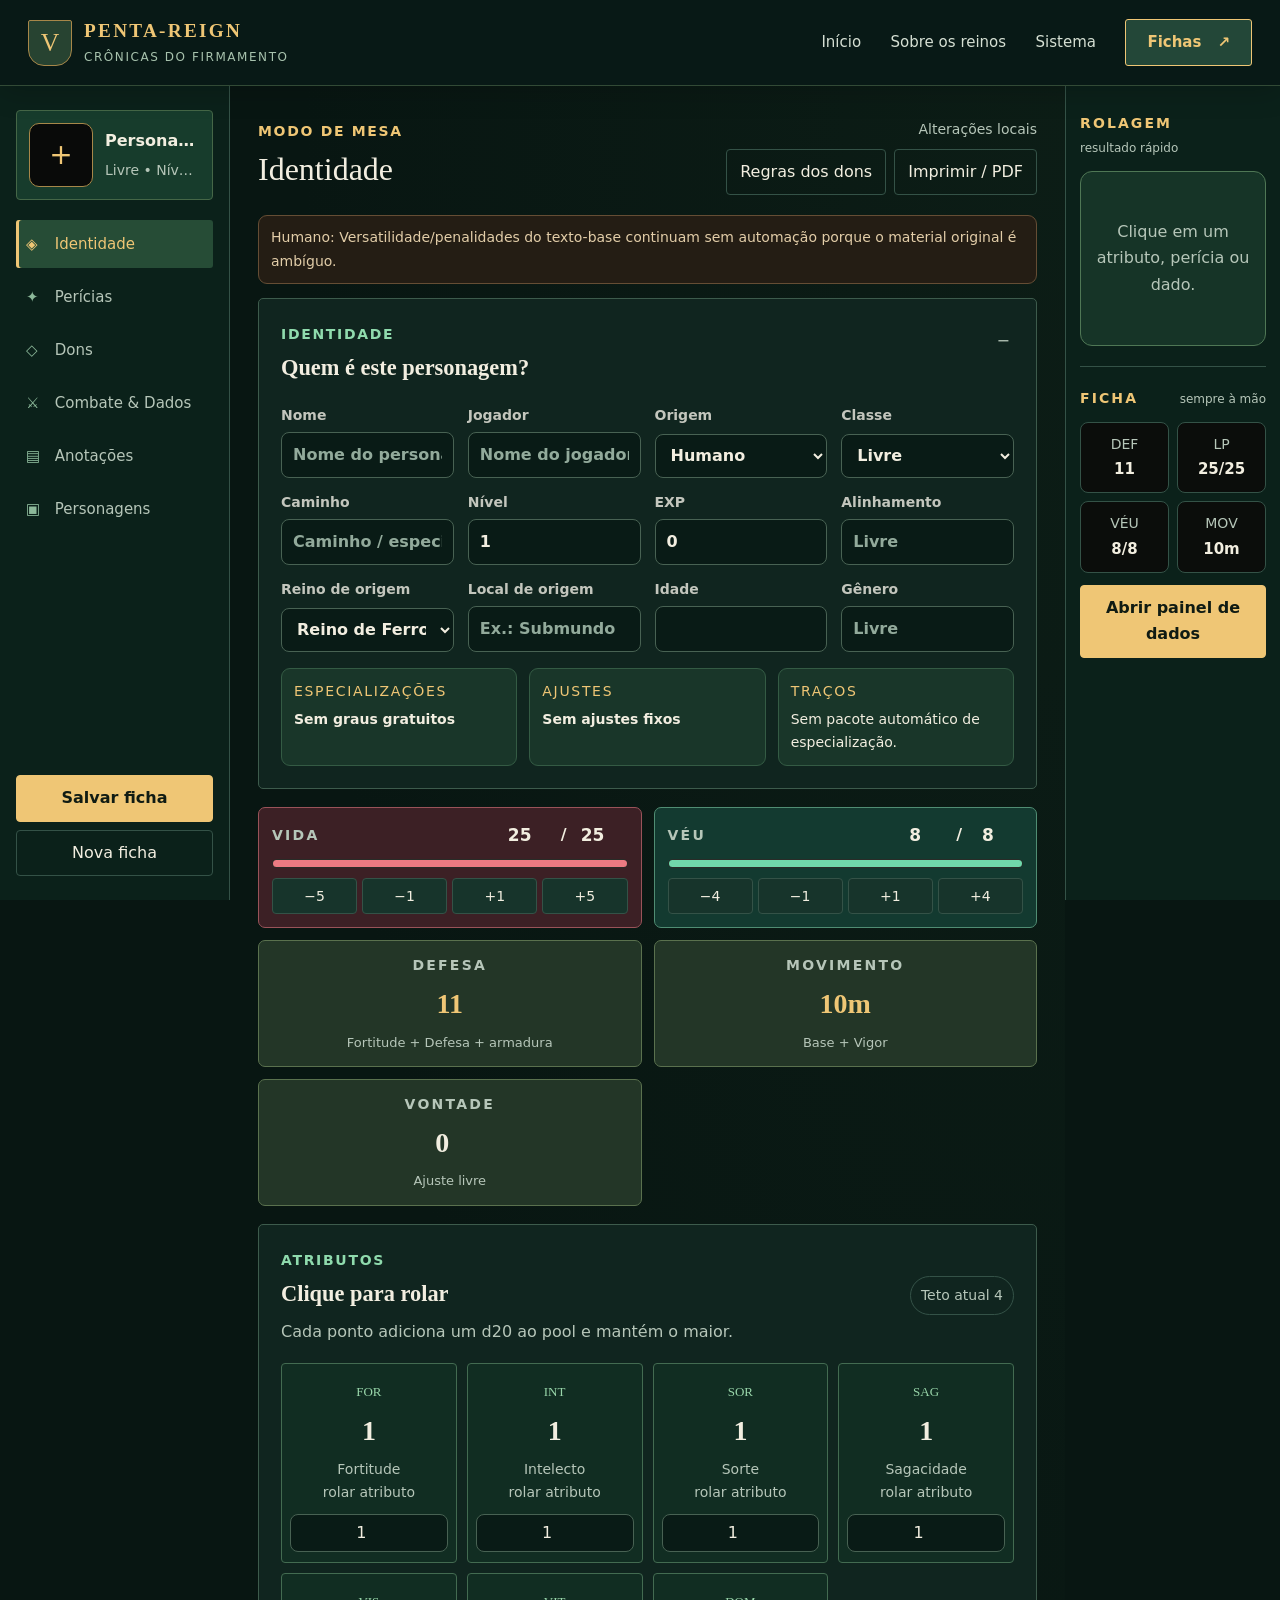
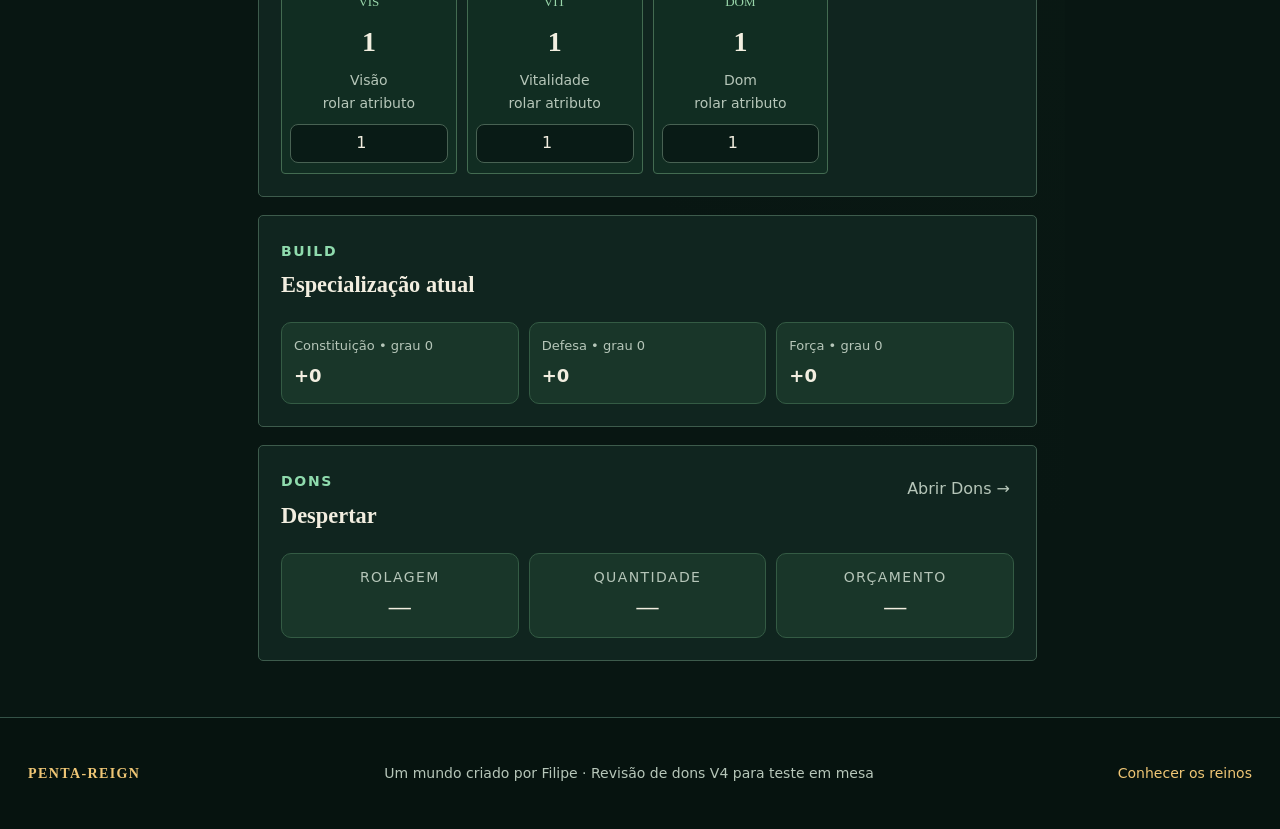
==== fichas.html @ 970ae4e7 "Atualiza Penta-Reign com fichas separadas e identidade de fantasia sombria Separa apresentação e fic" ====
<!DOCTYPE html>
<html lang="pt-BR" class="sheet-document">
<head>
  <meta charset="UTF-8">
  <meta name="viewport" content="width=device-width, initial-scale=1.0">
  <meta name="theme-color" content="#091b17">
  <title>Fichas | Penta-Reign</title>
  <meta name="description" content="Crie e gerencie personagens de Penta-Reign. Identidade, perícias, técnicas de dom, rolagens e fichas salvas.">
  <link rel="stylesheet" href="css/styles.css">
  <link rel="stylesheet" href="css/v4.css">
  <link rel="stylesheet" href="css/penta-reign.css">
</head>
<body class="character-page">
  <a class="skip-link" href="#conteudo">Ir para a ficha</a>
  <header class="site-header">
    <a class="site-brand" href="index.html#inicio" aria-label="Penta-Reign, início">
      <span class="brand-mark" aria-hidden="true">V</span>
      <strong>PENTA-REIGN<small>CRÔNICAS DO FIRMAMENTO</small></strong>
    </a>
    <nav class="main-nav" aria-label="Navegação principal">
      <a href="index.html#inicio" data-section="inicio">Início</a>
      <a href="index.html#universo" data-section="universo">Sobre os reinos</a>
      <a href="index.html#sistema" data-section="sistema">Sistema</a>
      <a class="nav-cta active" href="fichas.html" aria-current="page">Fichas <span aria-hidden="true">↗</span></a>
    </nav>
  </header>
  <noscript><p class="no-script">Ative o JavaScript para criar, rolar e salvar suas fichas.</p></noscript>
  <div class="app-shell" id="ficha">
    <aside class="sidebar">

      <section class="profile-mini">
        <button class="portrait" id="portraitButton" type="button" title="Alterar retrato">
          <img id="portraitImage" alt="Retrato do personagem" hidden>
          <span id="portraitFallback">+</span>
        </button>
        <input id="portraitInput" type="file" accept="image/*" hidden>
        <div class="profile-mini-copy"><strong id="miniName">Personagem sem nome</strong><span id="miniClass">Livre • Nível 1</span></div>
      </section>

      <nav class="side-nav" aria-label="Seções da ficha" role="tablist" aria-orientation="vertical">
        <button class="side-nav-btn active" type="button" id="tab-overview" role="tab" aria-controls="overview" aria-selected="true" tabindex="0" data-view="overview"><span>◈</span> Identidade</button>
        <button class="side-nav-btn" type="button" id="tab-skills" role="tab" aria-controls="skills" aria-selected="false" tabindex="-1" data-view="skills"><span>✦</span> Perícias</button>
        <button class="side-nav-btn" type="button" id="tab-gifts" role="tab" aria-controls="gifts" aria-selected="false" tabindex="-1" data-view="gifts"><span>◇</span> Dons</button>
        <button class="side-nav-btn" type="button" id="tab-combat" role="tab" aria-controls="combat" aria-selected="false" tabindex="-1" data-view="combat"><span>⚔</span> Combate & Dados</button>
        <button class="side-nav-btn" type="button" id="tab-content" role="tab" aria-controls="content" aria-selected="false" tabindex="-1" data-view="content"><span>▤</span> Anotações</button>
        <button class="side-nav-btn" type="button" id="tab-library" role="tab" aria-controls="library" aria-selected="false" tabindex="-1" data-view="library"><span>▣</span> Personagens</button>
      </nav>

      <div class="sidebar-actions">
        <button id="saveCharacter" class="primary" type="button">Salvar ficha</button>
        <button id="newCharacter" class="ghost" type="button">Nova ficha</button>
      </div>
    </aside>

    <main class="workspace" id="conteudo">
      <header class="workspace-head">
        <div><span class="eyebrow">MODO DE MESA</span><h1 id="viewTitle">Identidade</h1></div>
        <div class="head-actions"><span id="saveState" class="save-state">Alterações locais</span><button class="ghost" type="button" data-open-rules>Regras dos dons</button><button id="printSheet" class="ghost" type="button">Imprimir / PDF</button></div>
      </header>

      <div id="warnings" class="warnings" aria-live="polite"></div>

      <section id="overview" class="view active" role="tabpanel" aria-labelledby="tab-overview" tabindex="0">
        <section class="identity-panel panel">
          <div class="section-head"><div><span class="kicker">IDENTIDADE</span><h2>Quem é este personagem?</h2></div><button class="collapse-btn" type="button" data-collapse="identityBody" aria-expanded="true" aria-controls="identityBody" aria-label="Recolher ou expandir identidade">−</button></div>
          <div id="identityBody" class="identity-body">
            <div class="grid cols-4">
              <label>Nome<input id="name" placeholder="Nome do personagem"></label>
              <label>Jogador<input id="player" placeholder="Nome do jogador"></label>
              <label>Origem<select id="origin"></select></label>
              <label>Classe<select id="className"></select></label>
              <label>Caminho<input id="path" placeholder="Caminho / especialização"></label>
              <label>Nível<input id="level" type="number" min="1" max="10" value="1"></label>
              <label>EXP<input id="exp" type="number" min="0" value="0"></label>
              <label>Alinhamento<input id="alignment" placeholder="Livre"></label>
              <label>Reino de origem<select id="kingdom"></select></label>
              <label>Local de origem<input id="location" placeholder="Ex.: Submundo"></label>
              <label>Idade<input id="age" type="number" min="0"></label>
              <label>Gênero<input id="gender" placeholder="Livre"></label>
            </div>
            <div id="classSummary" class="class-summary"></div>
          </div>
        </section>

        <section class="resource-strip">
          <article class="resource-card life">
            <div class="resource-top"><span>VIDA</span><strong><input id="lpCurrent" aria-label="Vida atual" type="number" min="0" value="25"> / <input id="lpMax" aria-label="Vida máxima" type="number" min="1" value="25"></strong></div>
            <div class="bar"><i id="lpBar"></i></div>
            <div class="resource-actions"><button type="button" data-resource="lpCurrent" data-delta="-5">−5</button><button type="button" data-resource="lpCurrent" data-delta="-1">−1</button><button type="button" data-resource="lpCurrent" data-delta="1">+1</button><button type="button" data-resource="lpCurrent" data-delta="5">+5</button></div>
          </article>
          <article class="resource-card veil">
            <div class="resource-top"><span>VÉU</span><strong><input id="veilCurrent" aria-label="Véu atual" type="number" min="0"> / <input id="veilMax" aria-label="Véu máximo" type="number" readonly></strong></div>
            <div class="bar"><i id="veilBar"></i></div>
            <div class="resource-actions"><button type="button" data-resource="veilCurrent" data-delta="-4">−4</button><button type="button" data-resource="veilCurrent" data-delta="-1">−1</button><button type="button" data-resource="veilCurrent" data-delta="1">+1</button><button type="button" data-resource="veilCurrent" data-delta="4">+4</button></div>
          </article>
          <article class="derived-card"><span>DEFESA</span><strong id="defenseDisplay">11</strong><small>Fortitude + Defesa + armadura</small></article>
          <article class="derived-card"><span>MOVIMENTO</span><strong id="movementDisplay">10m</strong><small>Base + Vigor</small></article>
          <article class="derived-card"><span>VONTADE</span><strong><input id="will" aria-label="Pontos de Vontade" type="number" value="0"></strong><small>Ajuste livre</small></article>
        </section>

        <section class="panel attributes-panel">
          <div class="section-head split"><div><span class="kicker">ATRIBUTOS</span><h2>Clique para rolar</h2><p>Cada ponto adiciona um d20 ao pool e mantém o maior.</p></div><span id="attributeCounter" class="counter"></span></div>
          <div id="attributes" class="attribute-wheel"></div>
        </section>

        <div class="overview-grid">
          <section class="panel quick-panel">
            <div class="section-head"><div><span class="kicker">BUILD</span><h2>Especialização atual</h2></div></div>
            <div id="buildHighlights" class="build-highlights"></div>
          </section>
          <section class="panel quick-panel">
            <div class="section-head"><div><span class="kicker">DONS</span><h2>Despertar</h2></div><button type="button" class="link-button" data-jump="gifts">Abrir Dons →</button></div>
            <div class="gift-overview"><div><span>Rolagem</span><strong id="giftRollMini">—</strong></div><div><span>Quantidade</span><strong id="giftCountMini">—</strong></div><div><span>Orçamento</span><strong id="budgetMini">—</strong></div></div>
          </section>
        </div>
      </section>

      <section id="skills" class="view" role="tabpanel" aria-labelledby="tab-skills" tabindex="0" hidden>
        <section class="panel">
          <div class="section-head split"><div><span class="kicker">PERÍCIAS</span><h2>Treine e role sem sair da ficha</h2><p>Os graus investidos respeitam o limite do nível; graus de Classe acumulam por cima.</p></div><span id="skillCounter" class="counter"></span></div>
          <div class="legend"><span><i class="dot invested"></i> Investido</span><span><i class="dot class"></i> Classe</span><span><i class="dot total"></i> Bônus final</span></div>
          <div id="skillsContainer" class="skills-container"></div>
        </section>
      </section>

      <section id="gifts" class="view" role="tabpanel" aria-labelledby="tab-gifts" tabindex="0" hidden>
        <section class="panel gift-control">
          <div class="section-head split"><div><span class="kicker">DONS</span><h2>Despertar do personagem</h2><p>A rolagem define quantos Dons surgem e o orçamento mundano inicial.</p></div><button id="rollGifts" class="primary" type="button">Rolar d20</button></div>
          <div class="gift-roll-row"><label>Resultado<input id="giftRoll" type="number" min="1" max="20" placeholder="1–20"></label><div class="metric"><span>Dons</span><strong id="giftCount">—</strong></div><div class="metric"><span>Atributos</span><strong id="attributeBudget">—</strong></div><div class="metric"><span>Perícias</span><strong id="skillBudget">—</strong></div></div>
          <div class="gift-table-mini"><span><b>1–3</b> 0</span><span><b>4–14</b> 1</span><span><b>15–17</b> 2</span><span><b>18–19</b> 3</span><span><b>20</b> 4</span></div>
        </section>
        <div id="powerWorkbench" class="panel"></div><div id="giftsContainer" class="gifts-grid"></div>
      </section>

      <section id="combat" class="view" role="tabpanel" aria-labelledby="tab-combat" tabindex="0" hidden><section class="panel"><div class="section-head"><div><span class="kicker">ECONOMIA DE AÇÕES</span><h2>Seu turno, suas escolhas</h2></div></div><div id="turnTracker"></div><p class="help">O uso de técnicas desconta Véu e ações. Registre aqui as ações gastas fora do construtor. Alvos, resistência, duração e condições são acompanhados pela mesa.</p></section>
        <div class="combat-grid">
          <section class="panel">
            <div class="section-head"><div><span class="kicker">TESTE RÁPIDO</span><h2>Monte uma rolagem</h2></div></div>
            <div class="grid cols-2">
              <label>Atributo<select id="testAttribute"></select></label>
              <label>Perícia<select id="testSkill"></select></label>
              <label>Situação<select id="testEdge"><option value="0">Normal</option><option value="1">Vantagem (+1d20)</option><option value="-1">Desvantagem (−1d20)</option></select></label>
              <label>Bônus de combo<input id="testCombo" type="number" min="-6" max="6" value="0"></label>
              <label>Dificuldade / Defesa<input id="testTarget" type="number" min="1" value="15"></label>
              <label>Armadura<select id="armor"><option value="0">Nenhuma (+0)</option><option value="1">Leve (+1)</option><option value="2">Média (+2)</option><option value="3">Pesada (+3)</option></select></label>
            </div>
            <div id="testPreview" class="test-preview"></div>
            <button id="rollTest" class="primary wide" type="button">Rolar teste</button>
          </section>

          <section class="panel dice-tray">
            <div class="section-head"><div><span class="kicker">BANDEJA</span><h2>Dados de dano e efeitos</h2></div></div>
            <div class="dice-buttons"><button data-die="4">d4</button><button data-die="6">d6</button><button data-die="8">d8</button><button data-die="10">d10</button><button data-die="12">d12</button><button data-die="20">d20</button></div>
            <div class="derived-list"><div><span>Bônus de Mira</span><strong id="aimRange">+0m</strong></div><div><span>Alcance de Potência</span><strong id="powerRange">+0m</strong></div><div><span>Dano de Potência</span><strong id="powerDamage">+0</strong></div></div>
          </section>
        </div>
        <section class="panel history-panel"><div class="section-head split"><div><span class="kicker">HISTÓRICO</span><h2>Rolagens desta sessão</h2></div><button id="clearLog" class="ghost" type="button">Limpar</button></div><div id="rollHistory" class="roll-history"></div></section>
      </section>

      <section id="content" class="view" role="tabpanel" aria-labelledby="tab-content" tabindex="0" hidden>
        <section class="panel">
          <div class="section-head"><div><span class="kicker">CONTEÚDO</span><h2>O que o personagem carrega e sabe</h2></div></div>

          <details class="notes-detail" open><summary>Habilidades de classe, caminho e rituais</summary><div id="abilitiesPane" class="content-pane active"><label>Registros e habilidades do livro (consulta manual)<textarea id="abilities" rows="16" placeholder="Anote classe, caminho e rituais. Crie técnicas de Dom na seção Dons; anotações não acrescentam efeitos mecânicos a elas."></textarea></label></div>
          </details><details class="notes-detail"><summary>Inventário e equipamentos</summary><div id="inventoryPane" class="content-pane active"><label>Inventário / equipamentos<textarea id="inventory" rows="16" placeholder="Armas, armaduras, consumíveis, munição, focos..."></textarea></label></div>
          </details><details class="notes-detail"><summary>História e observações</summary><div id="storyPane" class="content-pane active"><div class="grid cols-2"><label>Traços / aparência<textarea id="traits" rows="12"></textarea></label><label>Observações<textarea id="notes" rows="12"></textarea></label></div></div></details>
        </section>
      </section>

      <section id="library" class="view" role="tabpanel" aria-labelledby="tab-library" tabindex="0" hidden>
        <section class="panel"><div class="section-head"><div><span class="kicker">PERSONAGENS</span><h2>Biblioteca local</h2><p>Seus personagens ficam neste navegador. Fichas V3 e V2 são copiadas na primeira abertura. Use JSON para levar a ficha a outro navegador ou endereço.</p></div></div><div class="library-tools"><button type="button" id="exportCharacter">Exportar ficha JSON</button><button type="button" id="importCharacter">Importar ficha JSON</button><input type="file" id="importInput" accept=".json,application/json" hidden></div><div id="savedCharacters" class="cards"></div></section>
      </section>

    </main>

    <aside class="roll-rail">
      <div class="rail-title"><span>ROLAGEM</span><small>resultado rápido</small></div>
      <div id="lastRoll" class="last-roll empty"><span>Clique em um atributo, perícia ou dado.</span></div>
      <div class="rail-divider"></div>
      <div class="rail-title"><span>FICHA</span><small>sempre à mão</small></div>
      <div class="rail-stats"><div><span>DEF</span><strong id="railDefense">11</strong></div><div><span>LP</span><strong id="railLP">25/25</strong></div><div><span>VÉU</span><strong id="railVeil">8/8</strong></div><div><span>MOV</span><strong id="railMove">10m</strong></div></div>
      <button class="primary wide" type="button" data-jump="combat">Abrir painel de dados</button>
    </aside>
  </div>

  <dialog id="rulesDialog" class="rules-dialog" aria-labelledby="rulesTitle">
    <div class="dialog-head">
      <div><span class="eyebrow">REFERÊNCIA DE MESA · V4</span><h2 id="rulesTitle">Dons com limites. Ideias livres.</h2></div>
      <button type="button" class="ghost" data-close-rules autofocus>Fechar</button>
    </div>
    <details class="rulebook" id="regras-dons" open><summary><span>Revisão de dons · V4 para teste em mesa</span><span>Consultar limites e exemplos +</span></summary><div id="powerRules"></div></details>
    <details class="rulebook"><summary>Regras da ficha e diferenças em relação ao livro +</summary><p class="rule-intro">Esta ficha mantém a escala reduzida da V3 para atributos, perícias, crítico e especializações. O livro contém valores diferentes e trechos em desenvolvimento. Os dons abaixo usam a revisão V4; classes, itens e rituais específicos continuam registrados para consulta e precisam ser compatibilizados pela mesa.</p><div id="rulesContent" class="rules-grid"></div></details>
  </dialog>
  <div id="sessionFeedback" role="status" aria-live="polite"></div>
  <footer class="site-footer">
    <a href="index.html#inicio">PENTA-REIGN</a>
    <p>Um mundo criado por Filipe · Revisão de dons V4 para teste em mesa</p>
    <a href="index.html#universo">Conhecer os reinos</a>
  </footer>
  <script src="js/data.js"></script>
  <script src="js/power-engine.js"></script>
  <script src="js/rules.js"></script>
  <script src="js/app.js"></script>
  <script src="js/powers-ui.js"></script>
  <script src="js/site.js"></script>
</body>
</html>
---- css/styles.css ----
:root{--bg:#0d0e0d;--panel:#151715;--panel2:#1a1d1a;--panel3:#20231f;--ink:#ece9df;--muted:#989d94;--line:#30352f;--gold:#c5a56b;--gold2:#806b48;--wine:#9d3535;--violet:#7950bd;--green:#638d68;--orange:#bd7433;--blue:#557f9c;--shadow:0 20px 50px rgba(0,0,0,.25)}
*{box-sizing:border-box}html{scroll-behavior:smooth}body{margin:0;background:radial-gradient(circle at 20% 0,#171811 0,transparent 30%),var(--bg);color:var(--ink);font-family:Inter,ui-sans-serif,system-ui,-apple-system,BlinkMacSystemFont,"Segoe UI",sans-serif;font-size:15px}button,input,select,textarea{font:inherit}button{color:inherit}.app-shell{display:grid;grid-template-columns:250px minmax(0,1fr) 230px;min-height:100vh}.sidebar{border-right:1px solid var(--line);padding:22px 18px;display:flex;flex-direction:column;gap:22px;background:#101210;position:sticky;top:0;height:100vh}.brand{display:flex;gap:12px;align-items:center}.brand-mark{display:grid;place-items:center;width:42px;height:42px;border:1px solid var(--gold2);border-radius:50%;font-family:Georgia,serif;color:var(--gold);font-weight:800}.brand strong{display:block;letter-spacing:.12em;font-family:Georgia,serif}.brand small{color:var(--muted)}.profile-mini{display:grid;grid-template-columns:64px 1fr;gap:12px;align-items:center;padding:12px;background:var(--panel);border:1px solid var(--line);border-radius:12px}.portrait{width:64px;height:64px;padding:0;border:1px solid var(--gold2);background:#090a09;border-radius:10px;overflow:hidden;cursor:pointer}.portrait img{width:100%;height:100%;object-fit:cover}.portrait span{font-size:28px;color:var(--gold)}.profile-mini-copy{min-width:0}.profile-mini-copy strong,.profile-mini-copy span{display:block;white-space:nowrap;overflow:hidden;text-overflow:ellipsis}.profile-mini-copy span{font-size:12px;color:var(--muted);margin-top:4px}.side-nav{display:grid;gap:5px}.side-nav-btn{border:0;background:transparent;text-align:left;padding:11px 12px;border-radius:8px;color:var(--muted);cursor:pointer}.side-nav-btn span{display:inline-block;width:24px;color:var(--gold2)}.side-nav-btn:hover,.side-nav-btn.active{background:var(--panel2);color:var(--ink)}.side-nav-btn.active{box-shadow:inset 2px 0 var(--gold)}.sidebar-actions{display:grid;gap:8px;margin-top:auto}.workspace{padding:26px 28px 60px;min-width:0}.workspace-head{display:flex;justify-content:space-between;align-items:end;gap:18px;margin-bottom:20px}.workspace-head h1{margin:3px 0 0;font-family:Georgia,serif;font-size:30px}.eyebrow,.kicker{font-size:11px;letter-spacing:.18em;color:var(--gold);font-weight:800}.head-actions{display:flex;gap:10px;align-items:center}.save-state{font-size:12px;color:var(--muted)}button{border:1px solid var(--line);background:var(--panel2);border-radius:8px;padding:9px 13px;cursor:pointer}button:hover{border-color:#555d53}.primary{background:linear-gradient(180deg,#9f8659,#806b48);border-color:#ad9363;color:#100f0c;font-weight:800}.ghost{background:transparent}.wide{width:100%}.view{display:none}.view.active{display:block}.panel{background:linear-gradient(180deg,var(--panel),#121412);border:1px solid var(--line);border-radius:14px;padding:20px;box-shadow:var(--shadow);margin-bottom:18px}.section-head{display:flex;justify-content:space-between;gap:18px;align-items:start;margin-bottom:18px}.section-head h2{font-family:Georgia,serif;margin:3px 0 0;font-size:21px}.section-head p{color:var(--muted);margin:6px 0 0;max-width:760px}.split{align-items:center}.collapse-btn,.link-button{background:transparent;border:0;color:var(--muted);padding:4px}.grid{display:grid;gap:14px}.cols-4{grid-template-columns:repeat(4,minmax(0,1fr))}.cols-2{grid-template-columns:repeat(2,minmax(0,1fr))}label{display:grid;gap:6px;color:#c3c6bd;font-size:12px;font-weight:700}input,select,textarea{width:100%;border:1px solid var(--line);background:#0c0e0c;color:var(--ink);padding:10px 11px;border-radius:8px;outline:none}input:focus,select:focus,textarea:focus{border-color:var(--gold2);box-shadow:0 0 0 2px rgba(197,165,107,.10)}textarea{resize:vertical;line-height:1.55}.class-summary{display:flex;gap:12px;flex-wrap:wrap;margin-top:16px}.class-summary>div{flex:1 1 210px;padding:11px 12px;border:1px solid var(--line);background:#0e100e;border-radius:9px}.class-summary span{display:block;font-size:10px;color:var(--gold);letter-spacing:.12em;text-transform:uppercase}.class-summary strong,.class-summary p{display:block;margin:5px 0 0;font-size:13px}.resource-strip{display:grid;grid-template-columns:1.4fr 1.4fr repeat(3,.8fr);gap:12px;margin-bottom:18px}.resource-card,.derived-card{border:1px solid var(--line);background:var(--panel);border-radius:12px;padding:13px}.resource-top{display:flex;justify-content:space-between;align-items:center}.resource-top>span,.derived-card>span{font-size:10px;font-weight:900;letter-spacing:.16em;color:var(--muted)}.resource-top strong{display:flex;align-items:center;gap:6px}.resource-top input{display:inline-block;width:54px;border:0;background:transparent;padding:0;text-align:center;font-weight:900;font-size:17px}.bar{height:9px;background:#070807;border:1px solid #292c28;border-radius:999px;overflow:hidden;margin:10px 0}.bar i{display:block;height:100%;width:100%;transition:width .2s}.life .bar i{background:var(--wine)}.veil .bar i{background:var(--violet)}.resource-actions{display:grid;grid-template-columns:repeat(4,1fr);gap:5px}.resource-actions button{padding:5px;font-size:11px}.derived-card{display:flex;flex-direction:column;justify-content:center;align-items:center;text-align:center}.derived-card strong{font-family:Georgia,serif;font-size:28px;margin:4px 0}.derived-card input{border:0;background:transparent;text-align:center;padding:0;font-family:Georgia,serif;font-size:28px}.derived-card small{color:var(--muted);font-size:10px}.attribute-wheel{display:grid;grid-template-columns:repeat(7,minmax(95px,1fr));gap:10px}.attribute-node{position:relative;border:1px solid var(--line);background:#0d0f0d;border-radius:50% 50% 12px 12px;padding:14px 8px 10px;text-align:center;min-height:140px}.attribute-node:hover{border-color:var(--gold2)}.attribute-roll{border:0;background:transparent;width:100%;padding:0;cursor:pointer}.attribute-rune{font-family:Georgia,serif;color:var(--gold);font-size:13px}.attribute-node strong{display:block;font-size:28px;font-family:Georgia,serif;margin:4px 0}.attribute-node small{display:block;color:var(--muted);min-height:28px}.attribute-node input{margin-top:8px;padding:5px;text-align:center}.counter{border:1px solid var(--line);border-radius:999px;padding:7px 10px;color:var(--muted);font-size:12px}.overview-grid{display:grid;grid-template-columns:1fr 1fr;gap:18px}.quick-panel{margin-bottom:0}.build-highlights{display:grid;grid-template-columns:repeat(3,1fr);gap:10px}.build-pill{padding:12px;border:1px solid var(--line);border-radius:10px;background:#0d0f0d}.build-pill span{display:block;color:var(--muted);font-size:10px}.build-pill strong{display:block;margin-top:5px}.gift-overview{display:grid;grid-template-columns:repeat(3,1fr);gap:10px}.gift-overview>div,.metric{padding:12px;background:#0d0f0d;border:1px solid var(--line);border-radius:10px;text-align:center}.gift-overview span,.metric span{display:block;font-size:10px;color:var(--muted);text-transform:uppercase;letter-spacing:.1em}.gift-overview strong,.metric strong{font-size:22px;font-family:Georgia,serif}.legend{display:flex;gap:18px;color:var(--muted);font-size:11px;margin-bottom:14px}.dot{display:inline-block;width:8px;height:8px;border-radius:50%;margin-right:5px}.dot.invested{background:var(--gold)}.dot.class{background:var(--blue)}.dot.total{background:var(--green)}.skills-container{display:grid;grid-template-columns:repeat(2,minmax(0,1fr));gap:14px}.skill-group{border:1px solid var(--line);border-radius:12px;overflow:hidden}.skill-group-title{padding:10px 12px;background:var(--panel2);display:flex;align-items:center;gap:8px}.skill-group-title span{color:var(--gold);font-weight:900}.skill-group-title h3{margin:0;font-size:14px}.skill-row{display:grid;grid-template-columns:minmax(140px,1fr) auto auto auto;align-items:center;gap:9px;padding:8px 10px;border-top:1px solid #252925}.skill-name button{border:0;background:transparent;padding:0;text-align:left;font-weight:800;color:var(--ink)}.skill-name small{display:block;color:var(--muted);margin-top:2px}.stepper{display:flex;gap:3px;align-items:center}.stepper button{padding:4px 7px}.stepper input{width:43px;padding:5px;text-align:center}.rank-display{text-align:center;font-size:11px;color:var(--muted)}.rank-display strong{display:block;color:var(--ink)}.bonus{font-size:16px;font-weight:900;min-width:42px;text-align:right;color:var(--green)}.bonus.negative{color:#cf7770}.gift-control{margin-bottom:14px}.gift-roll-row{display:grid;grid-template-columns:180px repeat(3,1fr);gap:12px}.gift-table-mini{display:flex;gap:8px;flex-wrap:wrap;margin-top:12px}.gift-table-mini span{font-size:11px;border:1px solid var(--line);padding:6px 9px;border-radius:999px;color:var(--muted)}.gifts-grid{display:grid;grid-template-columns:repeat(2,minmax(0,1fr));gap:14px}.gift-card{background:var(--panel);border:1px solid var(--line);border-radius:12px;padding:16px;display:grid;gap:12px}.gift-card-head{display:flex;justify-content:space-between;align-items:center}.gift-card-head strong{font-family:Georgia,serif}.gift-card-head span{font-size:11px;color:var(--gold)}.combat-grid{display:grid;grid-template-columns:1.25fr .75fr;gap:18px}.test-preview{display:grid;grid-template-columns:repeat(4,1fr);gap:8px;margin:14px 0}.test-preview>div{padding:10px;border:1px solid var(--line);background:#0d0f0d;border-radius:9px;text-align:center}.test-preview span{display:block;font-size:10px;color:var(--muted)}.test-preview strong{font-size:17px}.dice-buttons{display:grid;grid-template-columns:repeat(3,1fr);gap:9px}.dice-buttons button{min-height:58px;font-size:18px;font-family:Georgia,serif}.derived-list{margin-top:16px;display:grid;gap:8px}.derived-list>div{display:flex;justify-content:space-between;border-top:1px solid var(--line);padding-top:8px;color:var(--muted)}.derived-list strong{color:var(--ink)}.roll-history{display:grid;gap:7px}.history-entry{display:grid;grid-template-columns:1fr auto auto;gap:10px;padding:9px 10px;border:1px solid var(--line);border-radius:8px;background:#0e100e}.history-entry small{color:var(--muted)}.history-entry.success{border-left:3px solid var(--green)}.history-entry.fail{border-left:3px solid var(--wine)}.content-tabs{display:flex;gap:8px;margin-bottom:15px}.content-tab.active{border-color:var(--gold2);color:var(--gold)}.content-pane{display:none}.content-pane.active{display:block}.cards{display:grid;grid-template-columns:repeat(3,minmax(0,1fr));gap:13px}.card{border:1px solid var(--line);background:#0d0f0d;border-radius:12px;padding:15px}.card h3{font-family:Georgia,serif;margin:5px 0}.card p{color:var(--muted);font-size:12px}.card-actions{display:flex;gap:7px;margin-top:12px}.danger{color:#d87971}.rules-grid{display:grid;grid-template-columns:repeat(2,minmax(0,1fr));gap:12px}.rule-card{border:1px solid var(--line);background:#0d0f0d;border-radius:10px;padding:14px}.rule-card span{font-size:10px;color:var(--gold)}.rule-card h3{margin:4px 0 6px}.rule-card p{color:var(--muted);line-height:1.55;margin:0}.warnings{display:grid;gap:7px;margin-bottom:14px}.warning{border:1px solid #654d34;background:#241d14;padding:10px 12px;border-radius:9px;color:#e2cda8;font-size:12px}.roll-rail{border-left:1px solid var(--line);padding:26px 16px;background:#101210;position:sticky;top:0;height:100vh}.rail-title{display:flex;justify-content:space-between;align-items:end}.rail-title span{font-size:11px;color:var(--gold);font-weight:900;letter-spacing:.15em}.rail-title small{color:var(--muted)}.last-roll{margin-top:12px;min-height:175px;border:1px solid var(--line);background:#090a09;border-radius:12px;padding:14px;display:flex;flex-direction:column;justify-content:center;text-align:center}.last-roll.empty{color:var(--muted)}.last-roll .roll-label{color:var(--muted);font-size:11px}.last-roll .roll-total{font-family:Georgia,serif;font-size:54px;line-height:1.1;color:var(--gold)}.last-roll .roll-dice{font-size:11px;color:var(--muted);margin-top:8px;line-height:1.5}.last-roll.success .roll-total{color:#80a883}.last-roll.fail .roll-total{color:#c75d57}.rail-divider{height:1px;background:var(--line);margin:20px 0}.rail-stats{display:grid;grid-template-columns:1fr 1fr;gap:8px;margin:12px 0}.rail-stats>div{border:1px solid var(--line);background:#0b0d0b;padding:10px;border-radius:8px;text-align:center}.rail-stats span{display:block;font-size:9px;color:var(--muted)}.rail-stats strong{font-size:16px}.empty-state{color:var(--muted);padding:22px;text-align:center;border:1px dashed var(--line);border-radius:10px}
@media(max-width:1180px){.app-shell{grid-template-columns:220px minmax(0,1fr)}.roll-rail{display:none}.attribute-wheel{grid-template-columns:repeat(4,1fr)}.resource-strip{grid-template-columns:1fr 1fr repeat(3,.7fr)}}
@media(max-width:860px){.app-shell{display:block}.sidebar{position:relative;height:auto;border-right:0;border-bottom:1px solid var(--line);padding:14px}.brand{display:none}.profile-mini{grid-template-columns:48px 1fr;max-width:300px}.portrait{width:48px;height:48px}.side-nav{display:flex;overflow:auto;gap:4px;padding-bottom:3px}.side-nav-btn{white-space:nowrap}.sidebar-actions{display:flex;margin-top:0}.workspace{padding:18px 14px 40px}.workspace-head{align-items:center}.workspace-head h1{font-size:24px}.save-state{display:none}.cols-4{grid-template-columns:repeat(2,1fr)}.resource-strip{grid-template-columns:1fr 1fr}.derived-card{min-height:100px}.attribute-wheel{grid-template-columns:repeat(3,1fr)}.overview-grid,.combat-grid{grid-template-columns:1fr}.skills-container{grid-template-columns:1fr}.gifts-grid{grid-template-columns:1fr}.cards{grid-template-columns:repeat(2,1fr)}}
@media(max-width:520px){body{font-size:14px}.workspace-head{display:block}.head-actions{margin-top:10px}.cols-4,.cols-2{grid-template-columns:1fr}.resource-strip{grid-template-columns:1fr}.attribute-wheel{grid-template-columns:repeat(2,1fr)}.gift-roll-row{grid-template-columns:1fr 1fr}.build-highlights,.gift-overview{grid-template-columns:1fr}.skill-row{grid-template-columns:minmax(100px,1fr) auto auto}.rank-display{display:none}.test-preview{grid-template-columns:1fr 1fr}.cards,.rules-grid{grid-template-columns:1fr}}
@media print{.sidebar,.roll-rail,.workspace-head .head-actions,.warnings,.side-nav,.resource-actions,.collapse-btn,.link-button{display:none!important}.app-shell{display:block}.workspace{padding:0}.view{display:none!important}#overview{display:block!important}.panel,.resource-card,.derived-card{box-shadow:none;break-inside:avoid}.identity-body{display:block!important}body{background:white;color:#111}.panel,.resource-card,.derived-card{background:white;border-color:#bbb}.kicker,.eyebrow{color:#555}input,select,textarea{color:#111;background:white;border-color:#bbb}}
---- css/v4.css ----
:root{--bg:#100f11;--panel:#19171a;--panel2:#221e22;--panel3:#29242a;--ink:#eee9df;--muted:#b0a8a5;--line:#3a3337;--gold:#d6b780;--gold2:#8e7550;--wine:#ad4650;--green:#95b9a0;--shadow:0 12px 38px #0002}
body{background:var(--bg);font-size:16px;line-height:1.5}a{color:var(--gold);text-underline-offset:4px}button,input,select,textarea{font-size:1rem}button{min-height:42px}button:disabled{opacity:.48;cursor:not-allowed}button:focus-visible,a:focus-visible,summary:focus-visible{outline:2px solid var(--gold);outline-offset:4px}[hidden]{display:none!important}h1,h2,h3,p{overflow-wrap:anywhere}input,select,textarea{min-width:0}input[type=checkbox]{width:18px;height:18px;accent-color:var(--gold)}label{font-size:.875rem;line-height:1.5}.help,.source-note,.rule-intro{color:var(--muted);font-size:.875rem;line-height:1.65}.eyebrow,.kicker{font-size:.75rem;letter-spacing:.14em}.button{display:inline-flex;align-items:center;justify-content:center;padding:13px 21px;border-radius:4px;text-decoration:none;border:1px solid var(--line);min-height:46px}.primary{background:var(--gold);border-color:var(--gold);color:#1c1713}.primary:hover{background:#e8cfa0}.skip-link{position:fixed;top:-100px;left:20px;z-index:200;background:var(--gold);color:#111;padding:14px}.skip-link:focus{top:10px}
.site-header{position:sticky;top:0;z-index:30;display:flex;justify-content:space-between;align-items:center;gap:25px;padding:17px max(24px,calc((100vw - 1440px)/2));background:#100f11f5;border-bottom:1px solid #d6b78025;backdrop-filter:blur(12px)}.site-brand{display:flex;align-items:center;gap:12px;text-decoration:none;flex-shrink:0}.site-brand strong{font:600 1.12rem Georgia,serif;letter-spacing:.12em;color:var(--ink)}.site-brand small{display:block;font:500 .65rem/1.5 system-ui,sans-serif;letter-spacing:.18em;color:var(--muted);margin-top:6px}.brand-mark{border-radius:0;transform:rotate(0);font-size:1rem;flex-shrink:0}.main-nav{display:flex;align-items:center;gap:30px}.main-nav a{color:#c6bebb;text-decoration:none;font-size:.875rem;white-space:nowrap;padding:8px 0}.main-nav a:hover,.main-nav a.active{color:var(--gold)}.main-nav .nav-cta{border:1px solid var(--gold2);padding:10px 19px;color:var(--gold);border-radius:4px}
.home-hero{scroll-margin-top:84px;min-height:680px;position:relative;overflow:hidden;display:flex;align-items:center;isolation:isolate;padding:70px max(32px,calc((100vw - 1360px)/2)) 100px}.hero-art{position:absolute;inset:0;z-index:-2;background:url('../assets/firmamento.png') 70% 50% / cover no-repeat}.home-hero:after{content:'';position:absolute;inset:0;z-index:-1;background:linear-gradient(90deg,#100f11 0%,#100f11e0 26%,#100f1150 58%,#100f1100),linear-gradient(0deg,#100f11,transparent 30%)}.hero-copy{max-width:740px}.hero-copy h1{font:400 clamp(2.7rem,4.4vw,4.7rem)/1.09 Georgia,serif;letter-spacing:-.035em;margin:22px 0 25px}.hero-copy h1 em{font-weight:400;color:var(--gold);font-size:.76em;letter-spacing:-.025em}.hero-copy p{max-width:480px;color:#c8c0b9;line-height:1.8;font-size:1.05rem}.hero-actions{display:flex;gap:12px;flex-wrap:wrap;margin:28px 0 16px}.hero-actions .ghost{color:var(--ink);border-color:#77655d;background:#100f1150}.continue-link{font-size:.8125rem;color:#c3b2a2}.hero-foot{position:absolute;bottom:25px;left:max(32px,calc((100vw - 1360px)/2));right:max(32px,calc((100vw - 1360px)/2));display:flex;justify-content:space-between;border-top:1px solid #d6b78035;padding-top:18px;font-size:.75rem;letter-spacing:.16em;color:#b5a492}
.lore-section,.system-section{max-width:1440px;margin:auto;padding:86px 40px;scroll-margin-top:100px}.section-intro{display:grid;grid-template-columns:1fr 1.08fr;gap:70px;align-items:end;margin-bottom:44px}.section-intro h2{font:400 clamp(2rem,3vw,3.3rem)/1.17 Georgia,serif;margin:14px 0 0;letter-spacing:-.025em}.section-intro p{max-width:650px;color:var(--muted);line-height:1.85;margin:0}.kingdom-list{display:grid;grid-template-columns:repeat(5,minmax(0,1fr));border-block:1px solid var(--line)}.kingdom-list article{padding:28px 22px;border-right:1px solid var(--line);position:relative}.kingdom-list article:first-child{padding-left:0}.kingdom-list article:last-child{border:0}.realm-no{color:var(--gold2);font:1.8rem Georgia,serif}.kingdom-list h3{font:1.6rem Georgia,serif;margin:18px 0 14px}.kingdom-list p{color:var(--muted);font-size:.9375rem;line-height:1.7;margin-bottom:26px}.realm-word{color:var(--gold);font-size:.75rem;letter-spacing:.14em}.source-note{margin-top:20px}.system-section{padding-top:40px}.system-pillars{display:grid;grid-template-columns:repeat(3,minmax(0,1fr));gap:34px;margin-bottom:36px}.system-pillars article{border-top:1px solid var(--gold2);padding-top:22px}.system-pillars article>span{color:var(--gold);font-size:.875rem}.system-pillars h3{font:1.4rem Georgia,serif}.system-pillars p{color:var(--muted);font-size:1rem;line-height:1.7}.rulebook{border:1px solid var(--line);background:#171418;padding:0 24px;margin-top:12px;border-radius:6px}.rulebook summary{padding:21px 0;cursor:pointer;color:var(--gold);font-size:1rem}.rulebook summary span+span{float:right;color:var(--muted);font-size:.875rem}.rulebook[open]{padding-bottom:24px}.rulebook h3{font:1.35rem Georgia,serif;margin-top:28px}.table-wrap{overflow-x:auto;max-width:100%}table{width:100%;border-collapse:collapse;font-size:.875rem;text-align:left}th,td{padding:12px;border-bottom:1px solid var(--line)}th{color:var(--gold);font-weight:600}caption{text-align:left;padding:8px 0;color:var(--muted)}.rules-prose{columns:2;column-gap:40px}.rules-prose p{break-inside:avoid;color:var(--muted);font-size:.9375rem;line-height:1.75}.rules-prose strong{color:var(--ink)}.example-grid{display:grid;grid-template-columns:repeat(3,1fr);gap:16px}.example-grid article{padding:17px;background:#100f11;border:1px solid var(--line);border-radius:5px}.example-grid h4{margin:0 0 10px;color:var(--gold)}.example-grid p{font-size:.875rem;color:var(--muted)}
.sheet-divider{display:flex;justify-content:space-between;gap:20px;padding:22px max(32px,calc((100vw - 1360px)/2));border-block:1px solid var(--line);font-size:.75rem;letter-spacing:.15em;color:var(--gold);background:#1f171b}.app-shell{grid-template-columns:220px minmax(0,1fr) 220px;max-width:1600px;margin:auto;scroll-margin-top:90px}.sidebar,.roll-rail{top:84px;height:calc(100vh - 84px);background:#151215;overflow:auto}.sidebar{padding:24px 15px;gap:16px}.sidebar .brand{display:none}.side-nav-btn{font-size:.875rem;padding:10px}.side-nav-btn.active{background:#2a2126}.side-rule-link{font-size:.8125rem;padding:10px 12px}.sidebar-actions{margin-top:12px}.workspace{padding:30px 24px 60px}.workspace-head{align-items:center}.workspace-head h2{font:1.85rem Georgia,serif;margin:5px 0}.head-actions{flex-wrap:wrap;justify-content:flex-end}.save-state{font-size:.8125rem}.view,.view.active{display:block;scroll-margin-top:100px;margin-bottom:38px}.panel{border-radius:8px;background:var(--panel);padding:22px;box-shadow:none}.section-head h2{font-size:1.4rem}.section-head p{font-size:.9375rem;line-height:1.6}.section-head.split{flex-wrap:wrap}.class-summary span,.resource-top>span,.derived-card>span,.gift-overview span,.metric span,.rail-stats span{font-size:.75rem}.class-summary strong,.class-summary p{font-size:.875rem}.resource-top{flex-wrap:wrap;gap:5px}.resource-top input{width:55px}.resource-card,.derived-card{border-radius:7px}.resource-actions button{font-size:.875rem;min-height:36px}.resource-strip{grid-template-columns:repeat(2,1fr)}.derived-card{min-height:100px}.derived-card small{font-size:.75rem}.attribute-wheel{grid-template-columns:repeat(4,minmax(0,1fr))}.attribute-node{min-width:0}.attribute-node small,.counter{font-size:.8125rem}.skills-container{grid-template-columns:1fr}.skill-row{grid-template-columns:minmax(100px,1fr) auto auto auto;gap:12px;padding:11px 14px}.skill-name small,.rank-display{font-size:.8125rem}.stepper button{min-width:32px}.stepper input{width:44px}.overview-grid{grid-template-columns:1fr}.build-pill span,.gift-table-mini span,.legend,.gift-card-head span,.test-preview span{font-size:.8125rem}.build-pill strong{font-size:1.125rem}.combat-grid{grid-template-columns:1fr}.card p{font-size:.875rem}.cards{grid-template-columns:repeat(2,1fr)}.history-entry{font-size:.875rem}.history-entry small{font-size:.8125rem}.roll-rail{padding:26px 14px}.rail-title span,.last-roll .roll-label{font-size:.75rem}.last-roll .roll-dice{font-size:.8125rem}.rail-title{flex-wrap:wrap;gap:4px}.rail-title small{font-size:.75rem}.last-roll{min-height:175px;overflow-wrap:anywhere}.last-roll .roll-total{font-size:3rem}.rail-stats strong{font-size:.9375rem}.warning{font-size:.875rem}.content-pane.active{display:block}.notes-detail{border-top:1px solid var(--line);padding:12px 0}.notes-detail summary{cursor:pointer;color:var(--gold);padding:8px 0 14px}.library-tools{display:flex;gap:10px;flex-wrap:wrap;margin:0 0 20px}
.gifts-grid{grid-template-columns:1fr}.gift-card{padding:22px;border-radius:8px;gap:16px}.gift-card-head{flex-wrap:wrap;gap:12px}.gift-card-head strong{font-size:1.35rem}.gift-concept{display:grid;grid-template-columns:1fr 1fr;gap:14px}.gift-concept .concept-description{grid-column:1/-1}.gift-concept textarea{min-height:95px}.gift-category-help{margin:0;color:var(--muted);font-size:.875rem}.tech-list{display:grid;gap:12px}.technique{background:#111013;border:1px solid var(--line);border-radius:6px;padding:0 16px}.technique summary{cursor:pointer;padding:17px 0;display:flex;justify-content:space-between;gap:15px;align-items:center}.technique summary:before{content:'+';color:var(--gold)}.technique[open] summary:before{content:'−'}.technique summary .tech-name{flex:1;color:var(--ink);font-weight:650;overflow-wrap:anywhere}.status-tag{border:1px solid var(--line);border-radius:4px;padding:4px 7px;font-size:.75rem;color:var(--muted);white-space:nowrap}.status-tag.ready{color:#a8d1b1;border-color:#52735a}.status-tag.invalid{color:#e5b67d;border-color:#73532d}.tech-form{display:grid;grid-template-columns:repeat(3,minmax(0,1fr));gap:14px;border-top:1px solid var(--line);padding:18px 0}.tech-form .span-full{grid-column:1/-1}.check-label{display:flex;align-items:center;gap:9px}.tech-output{border-top:1px solid var(--line);padding:16px 0}.tech-metrics{display:grid;grid-template-columns:repeat(4,minmax(0,1fr));gap:10px}.tech-metrics>div{background:#211c21;padding:12px;border-radius:4px}.tech-metrics span{display:block;font-size:.75rem;color:var(--muted)}.tech-metrics strong{display:block;color:var(--gold);font-size:1.08rem}.budget-track{height:5px;background:#302a30;margin:16px 0 7px;border-radius:4px;overflow:hidden}.budget-track i{display:block;background:var(--gold);height:100%;max-width:100%}.budget-track.over i{background:#d77869}.cost-breakdown{font-size:.8125rem;color:var(--muted);margin:8px 0 14px}.tech-errors{padding:12px 15px;border-left:2px solid #a77342;color:#e5b67d;background:#291e1630;font-size:.875rem;line-height:1.7}.tech-errors p{margin:3px 0}.tech-action-row{display:flex;justify-content:space-between;align-items:center;gap:12px;margin:14px 0;flex-wrap:wrap}.tech-remove{font-size:.875rem;min-height:36px}.tech-effect-note{font-size:.875rem;line-height:1.7;color:var(--muted)}.tech-effect-note strong{color:var(--ink)}.tech-presets{display:flex;gap:8px;flex-wrap:wrap}.tech-presets button{font-size:.875rem}.workbench-intro{display:flex;justify-content:space-between;gap:20px;align-items:start}.workbench-intro h3{font:1.4rem Georgia,serif;margin:0 0 10px}.tier-badge{padding:12px;border:1px solid var(--gold2);color:var(--gold);font-size:.875rem;white-space:nowrap}.casting-settings{margin-top:18px;border-top:1px solid var(--line)}.casting-settings summary{padding:15px 0;cursor:pointer;color:var(--gold)}.combo-grid{display:grid;grid-template-columns:1fr 85px;gap:10px}.casting-columns{display:grid;grid-template-columns:1fr 1fr;gap:18px}.turn-controls{display:flex;gap:8px;flex-wrap:wrap}.turn-controls button[aria-pressed=true]{color:var(--muted);text-decoration:line-through;background:#36262c}.turn-head{display:flex;justify-content:space-between;align-items:center;gap:15px;flex-wrap:wrap;margin-bottom:14px}.turn-head strong{color:var(--gold)}.ongoing-effect{margin-top:14px;padding:14px;border:1px solid var(--gold2);border-radius:6px}.ongoing-effect p{font-size:.875rem;color:var(--muted)}.archived-note{padding:12px;border:1px dashed var(--gold2);color:var(--muted);font-size:.875rem}.cast-result{margin:15px 0;padding:16px;border:1px solid var(--gold2);border-radius:5px;background:#251d22}.cast-result h4{color:var(--gold);margin:0 0 8px}.cast-result p{margin:5px 0;font-size:.875rem}.site-footer{display:flex;justify-content:space-between;align-items:center;gap:25px;padding:35px 40px;border-top:1px solid var(--line);font-size:.8125rem;color:var(--muted)}.site-footer a{text-decoration:none}.site-footer a:first-child{font-family:Georgia,serif;letter-spacing:.1em}.site-footer p{max-width:600px}#sessionFeedback{position:fixed;bottom:24px;left:50%;transform:translateX(-50%);z-index:99;max-width:min(600px,calc(100vw - 28px));padding:15px 22px;border:1px solid var(--gold2);border-radius:6px;background:#272026;box-shadow:0 12px 50px #0007;color:var(--ink);font-size:.875rem}#sessionFeedback:empty{display:none}
@media(min-width:1450px){.skills-container{grid-template-columns:repeat(2,minmax(0,1fr))}.skill-row{padding:9px;gap:6px}.resource-strip{grid-template-columns:1.4fr 1.4fr repeat(3,.8fr)}}
@media(max-width:1180px){.app-shell{grid-template-columns:195px minmax(0,1fr)}.roll-rail{display:none}.site-header{padding:16px 24px}.kingdom-list{grid-template-columns:repeat(3,1fr)}.kingdom-list article:first-child{padding-left:22px}.kingdom-list article{border-bottom:1px solid var(--line)}.kingdom-list article:last-child{border-bottom:1px solid var(--line)}.section-intro{gap:30px}.hero-copy h1{font-size:3.7rem}.home-hero{min-height:640px}.main-nav{gap:20px}}
@media(max-width:860px){.site-header{padding:12px 18px;gap:15px;flex-wrap:wrap}.site-brand strong{font-size:1rem}.site-brand small{font-size:.6rem}.site-brand .brand-mark{width:36px;height:36px}.main-nav{gap:15px}.main-nav a{font-size:.8125rem}.main-nav .nav-cta{padding:8px 12px}.home-hero{padding:70px 26px 95px;min-height:670px}.hero-copy h1{font-size:3.5rem}.hero-copy p{max-width:420px}.hero-art{background-position:62%}.home-hero:after{background:linear-gradient(90deg,#100f11e8,#100f1170),linear-gradient(0deg,#100f11,transparent)}.hero-foot{left:26px;right:26px;font-size:.65rem;gap:25px}.lore-section,.system-section{padding:60px 26px}.section-intro{grid-template-columns:1fr;gap:26px}.system-pillars{gap:20px}.system-pillars p{font-size:.9375rem}.app-shell{display:block}.sidebar{position:static;height:auto;display:grid;grid-template-columns:1fr 1fr;gap:12px;padding:18px;border-bottom:1px solid var(--line)}.profile-mini{max-width:none}.sidebar-actions{margin:0;display:flex;justify-content:flex-end;align-items:center}.side-nav{grid-row:2;grid-column:1/-1;display:flex;overflow:auto;gap:5px}.side-nav-btn{white-space:nowrap;min-height:44px}.side-rule-link{display:none}.workspace{padding:24px 20px}.roll-rail{display:none}.tech-form{grid-template-columns:repeat(2,minmax(0,1fr))}.rules-prose{columns:1}.rulebook summary span+span{display:none}.example-grid{grid-template-columns:1fr}.site-footer{flex-wrap:wrap}.cards{grid-template-columns:repeat(2,1fr)}}
@media(max-width:560px){.site-header{gap:8px}.site-brand{width:100%;justify-content:center}.site-brand small{display:none}.site-brand .brand-mark{width:28px;height:28px;font-size:.75rem}.main-nav{width:100%;justify-content:space-between;gap:8px}.main-nav a{font-size:.8125rem}.home-hero{scroll-margin-top:84px;min-height:680px;padding:45px 22px 90px;align-items:center}.hero-copy h1{font-size:2.65rem;line-height:1.15}.hero-copy h1 em{font-size:.78em}.hero-copy .eyebrow{font-size:.7rem;letter-spacing:.07em}.hero-copy p{font-size:.9375rem}.hero-actions{display:grid;grid-template-columns:1fr}.hero-foot span:last-child{display:none}.hero-art{background-position:67%;opacity:.65}.lore-section,.system-section{padding:48px 22px}.kingdom-list{grid-template-columns:1fr}.kingdom-list article{display:grid;grid-template-columns:32px 1fr;gap:0 15px;padding:23px 0!important;border-right:0}.kingdom-list h3{margin:0 0 10px}.kingdom-list p{grid-column:2;margin:0 0 12px}.realm-word{grid-column:2}.system-pillars{grid-template-columns:1fr;gap:20px}.system-pillars h3{margin:8px 0}.system-pillars p{margin:10px 0}.rulebook{padding:0 16px}.sheet-divider{padding:19px 20px;font-size:.65rem;gap:20px}.sheet-divider span:last-child{display:none}.sidebar{grid-template-columns:1fr}.sidebar-actions{grid-row:3;grid-column:1;justify-content:stretch}.sidebar-actions button{flex:1}.workspace{padding:22px 12px}.workspace-head{display:block}.head-actions{justify-content:flex-start;margin-top:16px}.save-state{display:block}.workspace-head h2{font-size:1.65rem}.panel,.gift-card{padding:16px}.cols-4,.cols-2,.gift-concept,.casting-columns{grid-template-columns:1fr}.resource-strip{grid-template-columns:1fr 1fr}.resource-strip .life,.resource-strip .veil{grid-column:1/-1}.attribute-wheel{grid-template-columns:repeat(2,minmax(0,1fr))}.build-highlights,.gift-overview{grid-template-columns:1fr}.skill-row{grid-template-columns:minmax(85px,1fr) auto auto;gap:5px;padding:10px 8px}.skill-name button{font-size:.875rem}.rank-display{display:none}.bonus{min-width:30px;font-size:1rem}.skill-name small{font-size:.75rem}.gift-roll-row{grid-template-columns:repeat(2,minmax(0,1fr))}.tech-form{grid-template-columns:1fr}.tech-metrics{grid-template-columns:repeat(2,minmax(0,1fr))}.technique{padding:0 12px}.technique summary{gap:8px;font-size:.875rem;flex-wrap:wrap}.workbench-intro{flex-direction:column;gap:10px}.cards,.rules-grid{grid-template-columns:1fr}.history-entry{grid-template-columns:1fr auto}.history-entry>small{grid-column:1/-1}.counter{white-space:normal}.legend{flex-wrap:wrap;gap:10px}.site-footer{padding:28px 22px;display:block}.site-footer>a:last-child{display:inline-block;margin-top:10px}.view{scroll-margin-top:135px}.home-hero,.app-shell,.lore-section,.system-section,#regras-dons{scroll-margin-top:135px}}
@media(prefers-reduced-motion:reduce){html{scroll-behavior:auto}*,*:before,*:after{animation:none!important;transition:none!important}}
@media print{@page{margin:12mm}body{font-size:11pt;color:#111;background:#fff}.site-header,.home-hero,.lore-section,.system-section,.sheet-divider,.site-footer,.sidebar,.roll-rail,.sidebar-actions,.tech-presets,.tech-remove,.tech-action-row,.casting-settings,#turnTracker,#sessionFeedback,.library-tools,#library,#powerWorkbench,.skip-link,.head-actions,.history-panel,.tech-errors{display:none!important}.app-shell{display:block}.workspace{padding:0}.view,.view.active,#overview,#skills,#gifts,#combat,#content{display:block!important}.workspace-head{display:block}.workspace-head h2{color:#111}.panel,.gift-card,.technique,.resource-card,.derived-card,.attribute-node,.skill-group,.skill-row,.build-pill,.gift-overview>div,.tech-metrics>div,.class-summary>div{background:white;color:#111;border-color:#aaa;box-shadow:none;break-inside:avoid}h2,h3,.tech-name,.tech-metrics strong,label,.gift-card-head strong{color:#111!important}input,select,textarea{background:white!important;color:#111!important;border-color:#ccc;box-shadow:none!important}textarea{resize:none}.help,.tech-effect-note,.cost-breakdown,.class-summary span,.kicker,.eyebrow,.counter,.skill-name small,.gift-category-help,.status-tag{color:#444!important}.tech-form{grid-template-columns:repeat(3,minmax(0,1fr))}.tech-metrics{grid-template-columns:repeat(4,minmax(0,1fr))}.technique>summary{color:#111}.resource-strip{grid-template-columns:repeat(2,1fr)}.attribute-wheel{grid-template-columns:repeat(4,1fr)}.notes-detail{break-inside:avoid}}
---- css/penta-reign.css ----
/* Penta-Reign: forest green, blood red and old gold. */
:root {
  --bg: #081612;
  --panel: #10251f;
  --panel2: #17342b;
  --panel3: #203e33;
  --ink: #f2eee0;
  --muted: #b6c6b9;
  --line: #345247;
  --gold: #efc675;
  --gold2: #a78749;
  --wine: #cc5357;
  --green: #77d6a6;
  --violet: #b99be9;
  --blue: #87cce8;
  --topbar-height: 86px;
}

body { background: var(--bg); line-height: 1.65; }
::selection { background: #efc675; color: #081612; }
.sheet-document { scroll-behavior: auto; }
.eyebrow, .kicker { font-size: .875rem; letter-spacing: .12em; }
.site-header {
  min-height: var(--topbar-height);
  padding: 16px max(28px, calc((100vw - 1440px) / 2));
  background: #091b17f5;
  border-bottom: 1px solid #779b6b60;
  box-shadow: 0 4px 30px #0003;
}
.site-brand .brand-mark {
  width: 44px;
  height: 46px;
  border: 1px solid var(--gold2);
  border-radius: 2px 2px 16px 16px;
  background: #274331;
  color: var(--gold);
  font: 1.6rem Georgia, serif;
}
.site-brand strong { font-size: 1.2rem; letter-spacing: .12em; color: var(--gold); }
.site-brand small { font-size: .75rem; letter-spacing: .13em; color: #a7c2ad; }
.main-nav { gap: clamp(16px, 2.3vw, 36px); }
.main-nav a { font-size: .9375rem; min-height: 44px; display: inline-flex; align-items: center; color: #d5dfd3; }
.main-nav a.active:not(.nav-cta) { color: var(--gold); box-shadow: 0 2px var(--gold); }
.main-nav .nav-cta {
  padding: 10px 21px;
  gap: 16px;
  color: #101b13;
  background: var(--gold);
  border: 1px solid var(--gold);
  border-radius: 3px;
  font-weight: 700;
}
.main-nav .nav-cta:hover { background: #ffdf9e; color: #101b13; }
.main-nav .nav-cta[aria-current="page"] { background: #234738; color: var(--gold); }
.primary { background: var(--gold); color: #101b13; border-color: var(--gold); }
.primary:hover { background: #ffdf9e; border-color: #ffdf9e; }
button, .button { border-radius: 4px; }
button:hover { border-color: var(--gold2); }
.ghost:hover { background: #284837; }
input, select, textarea { background: #091b16; color: var(--ink); border-color: #486253; font-size: 1rem; }
input:focus, select:focus, textarea:focus { outline: 2px solid var(--gold); outline-offset: 2px; box-shadow: none; }
input::placeholder, textarea::placeholder { color: #92aa9b; opacity: 1; }

.home-hero {
  min-height: min(830px, calc(100svh - var(--topbar-height)));
  padding: 90px max(40px, calc((100vw - 1320px) / 2)) 108px;
  border-bottom: 1px solid var(--line);
}
.hero-art { background-position: 65% 48%; opacity: 1; }
.home-hero::after {
  background: linear-gradient(90deg, #081612f5 0%, #081612d9 26%, #08161255 59%, #08161205 85%), linear-gradient(0deg, #081612 0%, #08161200 36%);
}
.hero-copy { max-width: 770px; }
.hero-copy .eyebrow { color: #a2e2b7; }
.hero-copy h1 { font-size: clamp(3rem, 5.4vw, 5.5rem); line-height: 1.08; margin: 24px 0; }
.hero-copy h1 em { font-size: .69em; color: #efc675; }
.hero-copy p { max-width: 485px; color: #d0dece; font-size: 1.0625rem; line-height: 1.8; }
.hero-actions { gap: 14px; margin: 30px 0 18px; }
.hero-actions .ghost { background: #132b2299; border-color: #91ac89; }
.hero-actions .ghost:hover { background: #284837; }
.continue-link { color: #d0dfcd; font-size: .875rem; }
.hero-foot { font-size: .75rem; color: #b8cdb5; border-color: #91ac8950; }
.lore-section, .system-section, #regras-dons { scroll-margin-top: calc(var(--topbar-height) + 24px); }
.lore-section, .system-section { max-width: 1400px; padding: 86px 40px; }
.section-intro { align-items: center; gap: 70px; margin-bottom: 45px; }
.section-intro h2 { color: var(--ink); font-size: clamp(2rem, 3.4vw, 3.5rem); }
.section-intro p { font-size: 1rem; }
.kingdom-list { border: 0; gap: 12px; align-items: stretch; }
.kingdom-list article, .kingdom-list article:first-child, .kingdom-list article:last-child {
  padding: 26px 20px;
  background: linear-gradient(155deg, var(--realm-bg), #0d211b 92%);
  border: 1px solid var(--realm-border);
  border-top: 3px solid var(--realm-color);
  border-radius: 2px;
  display: flex;
  flex-direction: column;
}
.realm-iron { --realm-color: #e2ae85; --realm-bg: #3b2d26; --realm-border: #785442; }
.realm-rain { --realm-color: #87cce8; --realm-bg: #13394a; --realm-border: #39667b; }
.realm-wheat { --realm-color: #f0ce79; --realm-bg: #3b3c1e; --realm-border: #787043; }
.realm-flame { --realm-color: #ff9581; --realm-bg: #482423; --realm-border: #884c43; }
.realm-echo { --realm-color: #c7a7f0; --realm-bg: #302847; --realm-border: #62517e; }
.realm-no { color: var(--realm-color); font-size: 2.8rem; line-height: 1; }
.kingdom-list h3 { font-size: 1.8rem; color: var(--realm-color); margin: 26px 0 14px; }
.kingdom-list p { font-size: 1rem; color: #d4ddcf; line-height: 1.7; margin: 0 0 28px; }
.realm-word { color: var(--realm-color); font-size: .75rem; margin-top: auto; }
.source-note { margin-top: 24px; }
.system-section { padding-top: 34px; }
.system-pillars { gap: 22px; }
.system-pillars article { background: #10271f; border: 1px solid var(--line); border-top: 2px solid #79b985; padding: 26px; }
.system-pillars article:nth-child(2) { border-top-color: #ba9adb; }
.system-pillars article:nth-child(3) { border-top-color: #d87a72; }
.system-pillars article > span { font-size: .875rem; color: #99d6aa; }
.system-pillars h3 { font-size: 1.5rem; margin: 14px 0; }
.system-pillars p { margin: 0; }
.rulebook { background: #0d241d; border-color: #42634f; border-radius: 4px; }
.rulebook summary { line-height: 1.65; }
.rules-prose p, .rule-card p, .example-grid p { font-size: 1rem; }
.rule-card { background: #102a21; border-color: var(--line); }
.rule-card h3 { color: var(--gold); }
.example-grid article { background: #0b1e18; }
.help, .source-note, .rule-intro { font-size: .875rem; }
.table-wrap:focus-visible { outline: 2px solid var(--gold); }

.character-page .app-shell { grid-template-columns: 230px minmax(0, 1fr) 215px; min-height: calc(100svh - var(--topbar-height)); }
.character-page .sidebar, .character-page .roll-rail { top: var(--topbar-height); height: calc(100svh - var(--topbar-height)); overflow-y: auto; background: #0b211a; }
.character-page .sidebar { padding: 24px 16px; }
.profile-mini { background: #173c2c; border-color: #456747; border-radius: 4px; }
.profile-mini-copy span { font-size: .875rem; }
.side-nav { margin: 4px 0; }
.side-nav-btn { font-size: .9375rem; min-height: 48px; border-radius: 3px; }
.side-nav-btn span { color: #8cb99a; }
.side-nav-btn.active { background: #264c36; color: var(--gold); box-shadow: inset 3px 0 var(--gold); }
.side-nav-btn.active span { color: var(--gold); }
.sidebar-actions { margin-top: auto; }
.character-page .workspace { padding: 32px 28px 56px; background: radial-gradient(ellipse at 100% 0, #1d392633, transparent 65%); }
.workspace-head { align-items: flex-start; flex-wrap: wrap; }
.workspace-head h1 { font: 400 2rem/1.2 Georgia, serif; margin: 6px 0 0; }
.head-actions { gap: 8px; }
.save-state { font-size: .875rem; width: 100%; text-align: right; }
.character-page .view { display: none; margin-bottom: 0; }
.character-page .view.active { display: block; }
.character-page.printing .view:not(#library) { display: block; }
.character-page .view:focus-visible { outline: 2px solid var(--gold); outline-offset: 6px; }
.panel, .gift-card { border-color: #3d5b4c; border-radius: 5px; background: var(--panel); }
.section-head p, .card p { font-size: 1rem; }
.section-head .kicker { color: #8fdbad; }
.resource-card.life { background: #3c2025; border-color: #995359; }
.resource-card.veil { background: #133a30; border-color: #508d73; }
.life .bar i { background: #ec7a82; }
.veil .bar i { background: #70d8ab; }
.derived-card { background: #233627; border-color: #5a714e; }
.derived-card strong { color: #efc675; }
.class-summary > div, .build-pill, .gift-overview > div { background: #193629; border-color: #345b44; }
.attribute-node { border-color: #436b51; background: #112d22; border-radius: 4px; }
.attribute-roll:hover { background: #264c36; }
.attribute-rune { color: #99d6aa; }
.skill-group { background: #0c211a; border-color: #3e5e4d; }
.skill-group-title { background: #173729; }
.skill-row { background: transparent; border-color: #2b4839; }
.technique { background: #0b2019; border-color: #43604e; }
.tech-metrics > div { background: #1b382b; }
.cast-result, .ongoing-effect { background: #173a2a; }
.turn-controls button[aria-pressed="true"] { background: #39272b; color: #d5b6b9; }
.class-summary span, .class-summary strong, .class-summary p, .resource-top > span, .derived-card > span,
.gift-overview span, .metric span, .rail-stats span, .rail-title span, .last-roll .roll-label,
.attribute-node small, .counter, .skill-name small, .rank-display, .tech-metrics span, .status-tag { font-size: .875rem; }
.derived-card small { font-size: .8125rem; }
.tech-metrics, .casting-columns { min-width: 0; }
.last-roll { background: #163427; border-color: #4f7755; }
.last-roll .roll-total { color: #efc675; }
.no-script { padding: 16px 28px; background: #49252b; color: var(--ink); margin: 0; }
.rules-dialog {
  width: min(1080px, calc(100% - 36px));
  max-height: calc(100svh - 48px);
  padding: 28px;
  color: var(--ink);
  background: #0b2019;
  border: 1px solid var(--gold2);
  border-radius: 6px;
  overscroll-behavior: contain;
}
.rules-dialog::backdrop { background: #020905dc; }
.dialog-head { display: flex; justify-content: space-between; align-items: flex-start; gap: 20px; margin-bottom: 24px; }
.dialog-head h2 { font: 1.8rem/1.3 Georgia, serif; margin: 8px 0 0; }
.dialog-head button { flex-shrink: 0; }
#sessionFeedback { background: #1d3c2c; border-color: #86a369; font-size: 1rem; }
.site-footer { background: #06130f; padding: 30px max(28px, calc((100vw - 1360px) / 2)); font-size: .875rem; }
.site-footer a:first-child { color: var(--gold); font-weight: 700; }

@media (min-width: 1450px) {
  .character-page .app-shell { grid-template-columns: 250px minmax(0, 1fr) 235px; }
  .character-page .workspace { padding: 36px; }
}
@media (max-width: 1180px) {
  .character-page .app-shell { grid-template-columns: 210px minmax(0, 1fr); }
  .kingdom-list { grid-template-columns: repeat(3, minmax(0, 1fr)); }
  .home-hero { min-height: 690px; }
  .hero-copy h1 { font-size: clamp(3.5rem, 6vw, 4.8rem); }
  .section-intro { gap: 36px; }
  .main-nav { gap: 20px; }
}
@media (max-width: 860px) {
  :root { --topbar-height: 132px; }
  .site-header { justify-content: center; flex-wrap: wrap; gap: 6px 20px; padding: 12px 24px; }
  .site-brand { width: 100%; justify-content: center; }
  .site-brand small { display: none; }
  .site-brand .brand-mark { width: 34px; height: 35px; font-size: 1.3rem; }
  .main-nav { gap: 24px; flex-wrap: wrap; justify-content: center; }
  .main-nav a { font-size: .9375rem; }
  .main-nav .nav-cta { padding: 8px 18px; }
  .home-hero { min-height: 700px; padding: 70px 30px 100px; }
  .home-hero::after { background: linear-gradient(90deg, #081612e8, #08161285 55%, #08161230), linear-gradient(0deg, #081612, #08161200 50%); }
  .hero-foot { left: 30px; right: 30px; }
  .lore-section, .system-section { padding: 58px 30px; }
  .section-intro { grid-template-columns: 1fr; gap: 24px; }
  .kingdom-list { grid-template-columns: repeat(2, minmax(0, 1fr)); }
  .system-pillars { grid-template-columns: 1fr; }
  .system-pillars article { padding: 24px; }
  .character-page .app-shell { display: block; }
  .character-page .sidebar { position: static; height: auto; overflow: visible; padding: 18px 24px; gap: 16px; }
  .sidebar-actions { margin: 0; }
  .side-nav { display: grid; grid-template-columns: repeat(3, minmax(0, 1fr)); gap: 6px; overflow: visible; }
  .side-nav-btn { white-space: normal; padding: 10px; }
  .side-nav-btn.active { box-shadow: inset 0 -2px var(--gold); }
  .character-page .workspace { padding: 28px 24px 45px; }
  .head-actions { justify-content: flex-start; }
  .save-state { text-align: left; }
  .site-footer { padding: 28px 30px; }
}
@media (max-width: 560px) {
  .site-header { padding: 10px 12px; gap: 5px; }
  .site-brand strong { font-size: 1.0625rem; }
  .main-nav { width: 100%; gap: 4px 10px; justify-content: center; }
  .main-nav a { font-size: .875rem; }
  .main-nav .nav-cta { padding: 8px 12px; gap: 6px; }
  .home-hero { min-height: 700px; padding: 60px 22px 92px; }
  .hero-copy h1 { font-size: clamp(2.65rem, 10.8vw, 3.8rem); line-height: 1.12; }
  .hero-copy h1 em { font-size: .72em; }
  .hero-copy .eyebrow { font-size: .875rem; letter-spacing: .07em; }
  .hero-copy p { font-size: 1rem; }
  .hero-art { background-position: 64%; opacity: 1; }
  .hero-foot { left: 22px; right: 22px; font-size: .75rem; }
  .hero-actions { display: grid; }
  .lore-section, .system-section { padding: 48px 22px; }
  .kingdom-list { grid-template-columns: 1fr; }
  .kingdom-list article, .kingdom-list article:first-child, .kingdom-list article:last-child { padding: 24px !important; display: grid; grid-template-columns: 44px 1fr; gap: 0 18px; }
  .realm-no { font-size: 2.3rem; grid-row: 1 / 4; }
  .kingdom-list h3 { margin: 0 0 10px; }
  .kingdom-list p { margin: 0 0 20px; }
  .realm-word { grid-column: 2; }
  .character-page .sidebar { padding: 16px; }
  .side-nav { grid-template-columns: repeat(2, minmax(0, 1fr)); }
  .side-nav-btn { font-size: .875rem; }
  .character-page .workspace { padding: 24px 12px 36px; }
  .workspace-head h1 { font-size: 1.9rem; }
  .panel, .gift-card { padding: 16px; }
  .rules-dialog { width: calc(100% - 20px); max-height: calc(100svh - 24px); padding: 18px 12px; }
  .dialog-head { gap: 12px; }
  .dialog-head h2 { font-size: 1.4rem; }
  .dialog-head .eyebrow { font-size: .75rem; }
  .rulebook { padding-inline: 14px; }
  .rulebook summary { font-size: 1rem; }
  .table-wrap { overflow-x: auto; }
  .site-footer { padding: 28px 22px; }
}
@media print {
  .rules-dialog, .no-script { display: none !important; }
  .character-page .app-shell { display: block; }
  .character-page .workspace { padding: 0; background: white; }
  .character-page .view:not(#library) { display: block !important; }
  .workspace-head h1 { color: #111; font-size: 20pt; }
  .resource-card.life, .resource-card.veil, .derived-card, .class-summary > div, .build-pill, .gift-overview > div, .attribute-node, .skill-group, .skill-group-title, .technique, .tech-metrics > div { background: white; color: #111; border-color: #aaa; }
  .class-summary strong, .derived-card strong, .section-head .kicker, .attribute-rune { color: #111; }
  input, select, textarea { outline: none !important; }
}
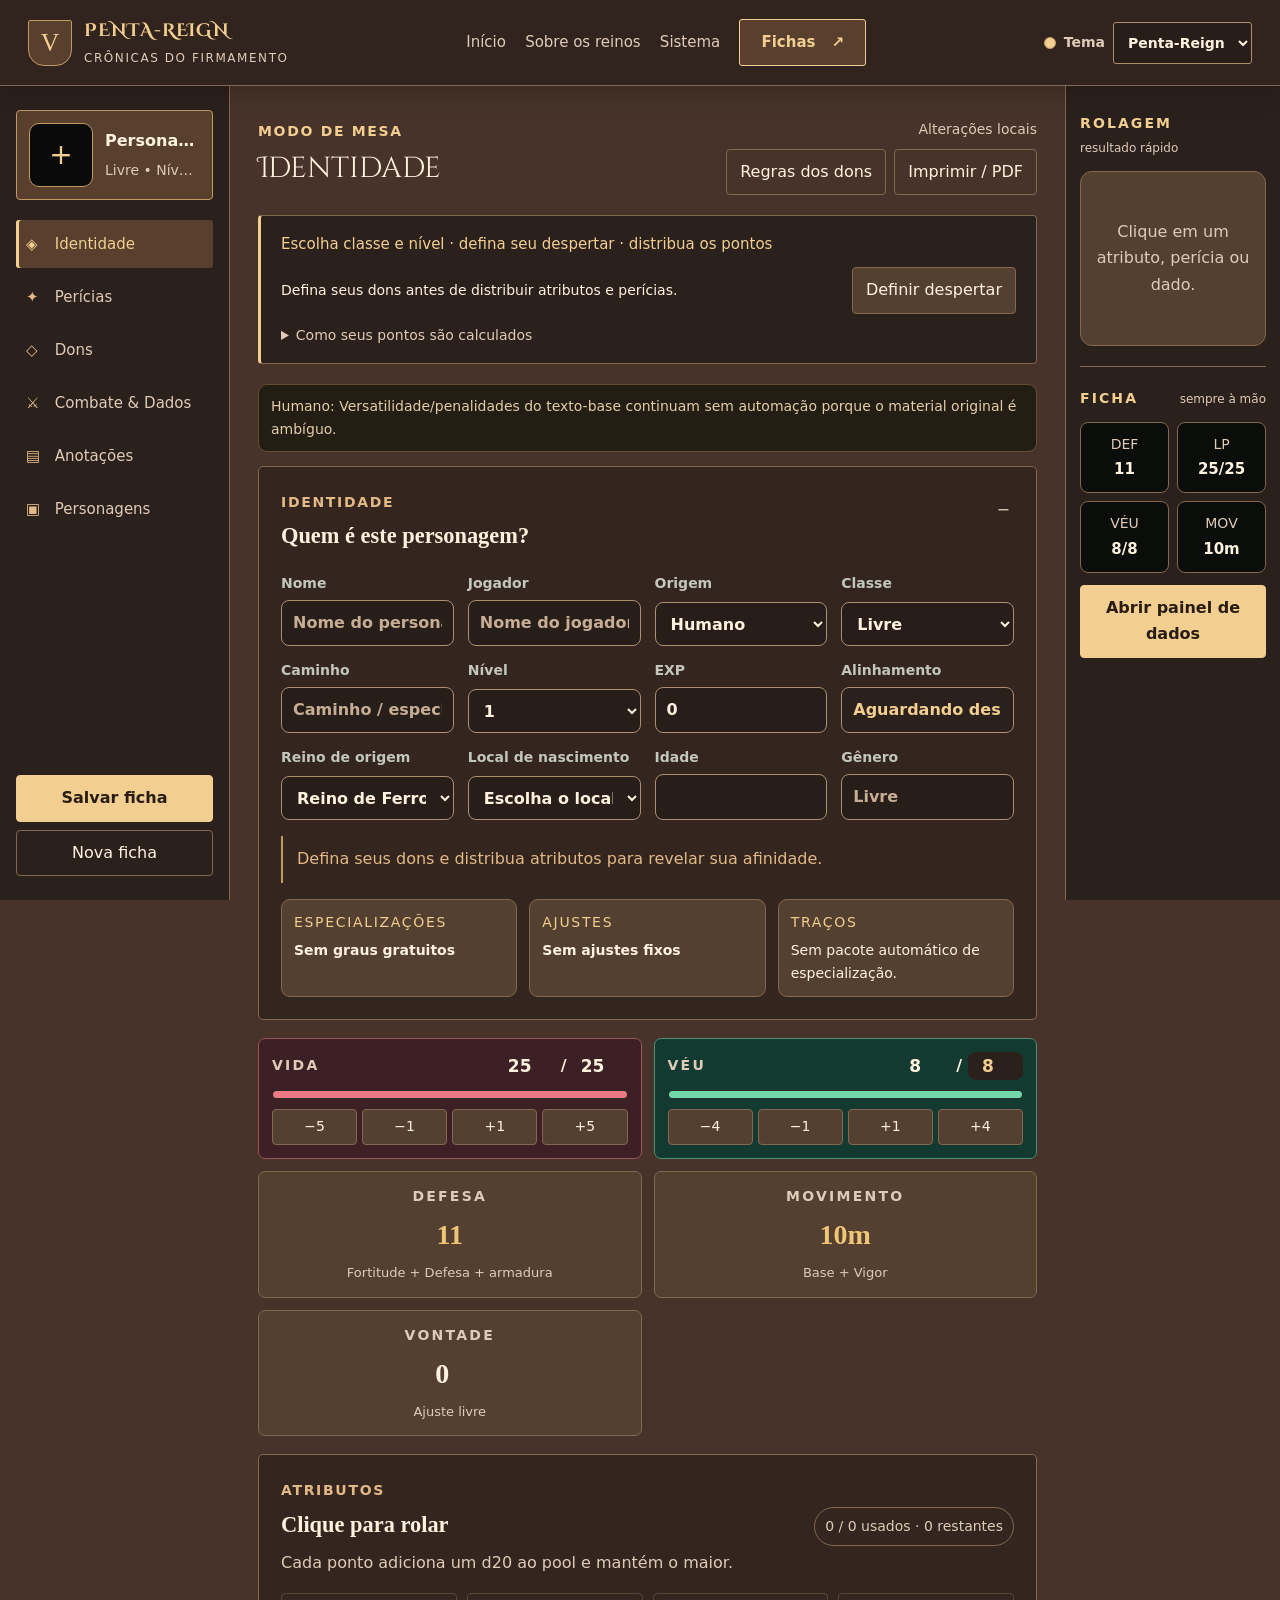
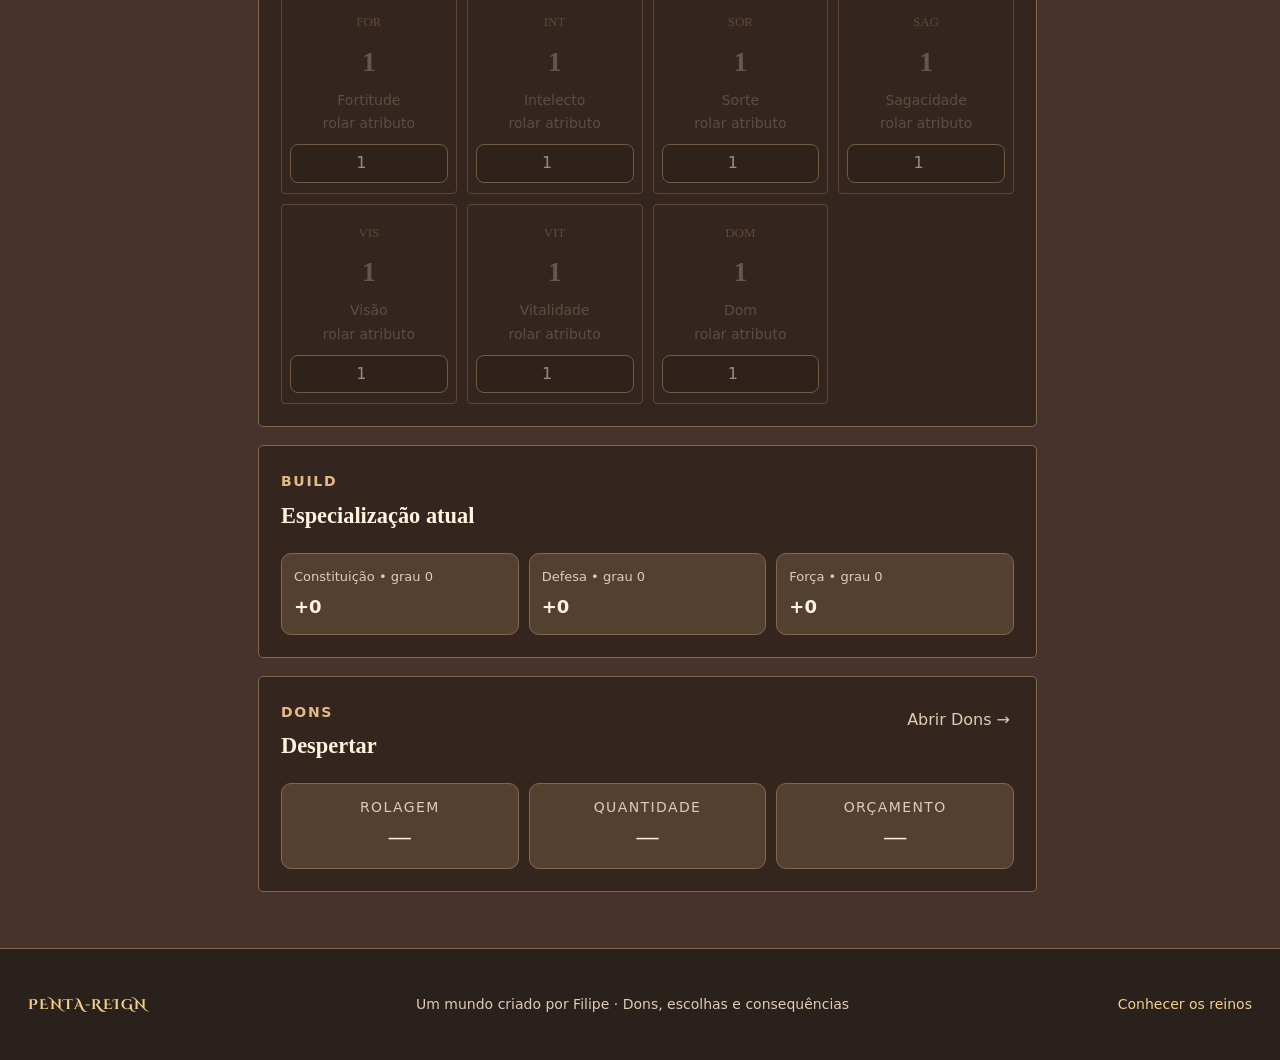
==== commit 3a26cca7: "Implementa criação com pontos limitados e despertar definitivo Adiciona locais de nascimento, 21 ali" ====
--- a/fichas.html
+++ b/fichas.html
@@ -3,12 +3,14 @@
 <head>
   <meta charset="UTF-8">
   <meta name="viewport" content="width=device-width, initial-scale=1.0">
-  <meta name="theme-color" content="#091b17">
+  <meta name="theme-color" content="#473329">
+  <script src="js/theme.js"></script>
   <title>Fichas | Penta-Reign</title>
   <meta name="description" content="Crie e gerencie personagens de Penta-Reign. Identidade, perícias, técnicas de dom, rolagens e fichas salvas.">
   <link rel="stylesheet" href="css/styles.css">
   <link rel="stylesheet" href="css/v4.css">
   <link rel="stylesheet" href="css/penta-reign.css">
+  <link rel="stylesheet" href="css/realms.css">
 </head>
 <body class="character-page">
   <a class="skip-link" href="#conteudo">Ir para a ficha</a>
@@ -23,6 +25,9 @@
       <a href="index.html#sistema" data-section="sistema">Sistema</a>
       <a class="nav-cta active" href="fichas.html" aria-current="page">Fichas <span aria-hidden="true">↗</span></a>
     </nav>
+    <label class="theme-picker" for="realmTheme"><span class="theme-swatch" aria-hidden="true"></span><span>Tema</span><select id="realmTheme" aria-label="Tema visual do site">
+      <option value="penta">Penta-Reign</option><option value="ferro">Ferro</option><option value="chuva">Chuva</option><option value="fogo">Fogo</option><option value="trigo">Trigo</option><option value="eco">Eco</option>
+    </select></label>
   </header>
   <noscript><p class="no-script">Ative o JavaScript para criar, rolar e salvar suas fichas.</p></noscript>
   <div class="app-shell" id="ficha">
@@ -58,6 +63,11 @@
         <div class="head-actions"><span id="saveState" class="save-state">Alterações locais</span><button class="ghost" type="button" data-open-rules>Regras dos dons</button><button id="printSheet" class="ghost" type="button">Imprimir / PDF</button></div>
       </header>
 
+      <div class="creation-guide">
+        <p id="creationProgress">Escolha classe e nível · defina seu despertar · distribua os pontos</p>
+        <div id="allocationGate" class="allocation-gate"><span>Defina seus dons antes de distribuir atributos e perícias.</span><button type="button" data-jump="gifts">Definir despertar</button></div>
+        <details><summary>Como seus pontos são calculados</summary><p id="budgetBreakdown"></p><p class="help">A cada nível após o primeiro: +1 ponto de perícia. Nos níveis 2, 4, 6, 8 e 10: +1 ponto de atributo. Os graus de especialização da classe são separados do investimento. Antes de reduzir nível ou mudar para uma classe com menos pontos, remova os investimentos excedentes.</p></details>
+      </div>
       <div id="warnings" class="warnings" aria-live="polite"></div>
 
       <section id="overview" class="view active" role="tabpanel" aria-labelledby="tab-overview" tabindex="0">
@@ -70,14 +80,16 @@
               <label>Origem<select id="origin"></select></label>
               <label>Classe<select id="className"></select></label>
               <label>Caminho<input id="path" placeholder="Caminho / especialização"></label>
-              <label>Nível<input id="level" type="number" min="1" max="10" value="1"></label>
+              <label>Nível<select id="level"><option value="1">1</option><option value="2">2</option><option value="3">3</option><option value="4">4</option><option value="5">5</option><option value="6">6</option><option value="7">7</option><option value="8">8</option><option value="9">9</option><option value="10">10</option></select></label>
               <label>EXP<input id="exp" type="number" min="0" value="0"></label>
-              <label>Alinhamento<input id="alignment" placeholder="Livre"></label>
+              <label>Alinhamento<input id="alignment" readonly aria-describedby="alignmentDescription" value="Aguardando despertar"></label>
               <label>Reino de origem<select id="kingdom"></select></label>
-              <label>Local de origem<input id="location" placeholder="Ex.: Submundo"></label>
+              <label>Local de nascimento<select id="location"><option value="">Escolha o local</option></select></label>
               <label>Idade<input id="age" type="number" min="0"></label>
               <label>Gênero<input id="gender" placeholder="Livre"></label>
             </div>
+            <p id="alignmentDescription" class="alignment-description"></p>
+            <details id="legacyCreation" class="legacy-creation" hidden><summary>Registros preservados</summary><p id="legacyCreationText"></p></details>
             <div id="classSummary" class="class-summary"></div>
           </div>
         </section>
@@ -100,7 +112,7 @@
 
         <section class="panel attributes-panel">
           <div class="section-head split"><div><span class="kicker">ATRIBUTOS</span><h2>Clique para rolar</h2><p>Cada ponto adiciona um d20 ao pool e mantém o maior.</p></div><span id="attributeCounter" class="counter"></span></div>
-          <div id="attributes" class="attribute-wheel"></div>
+          <fieldset id="attributeAllocation" class="allocation-fields" disabled><legend class="sr-only">Distribuir pontos em atributos</legend><div id="attributes" class="attribute-wheel"></div></fieldset>
         </section>
 
         <div class="overview-grid">
@@ -119,14 +131,15 @@
         <section class="panel">
           <div class="section-head split"><div><span class="kicker">PERÍCIAS</span><h2>Treine e role sem sair da ficha</h2><p>Os graus investidos respeitam o limite do nível; graus de Classe acumulam por cima.</p></div><span id="skillCounter" class="counter"></span></div>
           <div class="legend"><span><i class="dot invested"></i> Investido</span><span><i class="dot class"></i> Classe</span><span><i class="dot total"></i> Bônus final</span></div>
-          <div id="skillsContainer" class="skills-container"></div>
+          <fieldset id="skillAllocation" class="allocation-fields" disabled><legend class="sr-only">Distribuir pontos em perícias</legend><div id="skillsContainer" class="skills-container"></div></fieldset>
         </section>
       </section>
 
       <section id="gifts" class="view" role="tabpanel" aria-labelledby="tab-gifts" tabindex="0" hidden>
         <section class="panel gift-control">
-          <div class="section-head split"><div><span class="kicker">DONS</span><h2>Despertar do personagem</h2><p>A rolagem define quantos Dons surgem e o orçamento mundano inicial.</p></div><button id="rollGifts" class="primary" type="button">Rolar d20</button></div>
-          <div class="gift-roll-row"><label>Resultado<input id="giftRoll" type="number" min="1" max="20" placeholder="1–20"></label><div class="metric"><span>Dons</span><strong id="giftCount">—</strong></div><div class="metric"><span>Atributos</span><strong id="attributeBudget">—</strong></div><div class="metric"><span>Perícias</span><strong id="skillBudget">—</strong></div></div>
+          <div class="section-head split"><div><span class="kicker">DONS</span><h2>Despertar do personagem</h2><p>O destino oferece duas chances. Quando escolher uma, a outra fica para trás.</p></div><button id="rollGifts" class="primary" type="button">Rolar o despertar</button></div>
+          <div class="gift-roll-row"><div class="awakening-result"><span>Resultado do d20</span><output id="giftRoll" aria-label="Resultado do despertar" aria-live="polite"></output></div><div class="metric"><span>Dons</span><strong id="giftCount">—</strong></div><div class="metric"><span>Atributos</span><strong id="attributeBudget">—</strong></div><div class="metric"><span>Perícias</span><strong id="skillBudget">—</strong></div></div>
+          <p id="awakeningStatus" class="awakening-status" role="status"></p><button type="button" class="ghost" id="keepGiftRoll" hidden>Manter resultado e distribuir pontos</button>
           <div class="gift-table-mini"><span><b>1–3</b> 0</span><span><b>4–14</b> 1</span><span><b>15–17</b> 2</span><span><b>18–19</b> 3</span><span><b>20</b> 4</span></div>
         </section>
         <div id="powerWorkbench" class="panel"></div><div id="giftsContainer" class="gifts-grid"></div>
@@ -168,7 +181,7 @@
       </section>
 
       <section id="library" class="view" role="tabpanel" aria-labelledby="tab-library" tabindex="0" hidden>
-        <section class="panel"><div class="section-head"><div><span class="kicker">PERSONAGENS</span><h2>Biblioteca local</h2><p>Seus personagens ficam neste navegador. Fichas V3 e V2 são copiadas na primeira abertura. Use JSON para levar a ficha a outro navegador ou endereço.</p></div></div><div class="library-tools"><button type="button" id="exportCharacter">Exportar ficha JSON</button><button type="button" id="importCharacter">Importar ficha JSON</button><input type="file" id="importInput" accept=".json,application/json" hidden></div><div id="savedCharacters" class="cards"></div></section>
+        <section class="panel"><div class="section-head"><div><span class="kicker">PERSONAGENS</span><h2>Biblioteca local</h2><p>Seus personagens ficam neste navegador. Fichas antigas são recuperadas na primeira abertura. Use JSON para levar a ficha a outro navegador ou endereço.</p></div></div><div class="library-tools"><button type="button" id="exportCharacter">Exportar ficha JSON</button><button type="button" id="importCharacter">Importar ficha JSON</button><input type="file" id="importInput" accept=".json,application/json" hidden></div><div id="savedCharacters" class="cards"></div></section>
       </section>
 
     </main>
@@ -185,23 +198,26 @@
 
   <dialog id="rulesDialog" class="rules-dialog" aria-labelledby="rulesTitle">
     <div class="dialog-head">
-      <div><span class="eyebrow">REFERÊNCIA DE MESA · V4</span><h2 id="rulesTitle">Dons com limites. Ideias livres.</h2></div>
+      <div><span class="eyebrow">REFERÊNCIA DE MESA</span><h2 id="rulesTitle">Dons com limites. Ideias livres.</h2></div>
       <button type="button" class="ghost" data-close-rules autofocus>Fechar</button>
     </div>
-    <details class="rulebook" id="regras-dons" open><summary><span>Revisão de dons · V4 para teste em mesa</span><span>Consultar limites e exemplos +</span></summary><div id="powerRules"></div></details>
-    <details class="rulebook"><summary>Regras da ficha e diferenças em relação ao livro +</summary><p class="rule-intro">Esta ficha mantém a escala reduzida da V3 para atributos, perícias, crítico e especializações. O livro contém valores diferentes e trechos em desenvolvimento. Os dons abaixo usam a revisão V4; classes, itens e rituais específicos continuam registrados para consulta e precisam ser compatibilizados pela mesa.</p><div id="rulesContent" class="rules-grid"></div></details>
+    <details class="rulebook" id="regras-dons" open><summary><span>Regras dos dons e exemplos</span><span>Consultar limites e exemplos +</span></summary><div id="powerRules"></div></details>
+    <details class="rulebook"><summary>Regras da ficha +</summary><p class="rule-intro">Consulte os testes, recursos e limites usados pela ficha. Habilidades de classe, equipamentos e rituais devem respeitar os orçamentos das técnicas quando produzirem os mesmos efeitos.</p><div id="rulesContent" class="rules-grid"></div></details>
   </dialog>
   <div id="sessionFeedback" role="status" aria-live="polite"></div>
   <footer class="site-footer">
     <a href="index.html#inicio">PENTA-REIGN</a>
-    <p>Um mundo criado por Filipe · Revisão de dons V4 para teste em mesa</p>
+    <p>Um mundo criado por Filipe · Dons, escolhas e consequências</p>
     <a href="index.html#universo">Conhecer os reinos</a>
   </footer>
   <script src="js/data.js"></script>
   <script src="js/power-engine.js"></script>
+  <script src="js/character-engine.js"></script>
+  <script src="js/creation-store.js"></script>
   <script src="js/rules.js"></script>
   <script src="js/app.js"></script>
   <script src="js/powers-ui.js"></script>
+  <script src="js/creation-ui.js"></script>
   <script src="js/site.js"></script>
 </body>
 </html>
--- a/css/realms.css
+++ b/css/realms.css
@@ -0,0 +1,172 @@
+@font-face {
+  font-family: 'Cinzel Decorative';
+  src: url('../assets/fonts/CinzelDecorative-Regular.ttf') format('truetype');
+  font-style: normal;
+  font-weight: 400;
+  font-display: swap;
+}
+@font-face {
+  font-family: 'Cinzel Decorative';
+  src: url('../assets/fonts/CinzelDecorative-Bold.ttf') format('truetype');
+  font-style: normal;
+  font-weight: 700;
+  font-display: swap;
+}
+:root {
+  --primary: #473329;
+  --bg: #473329;
+  --panel: #34261f;
+  --panel2: #534031;
+  --panel3: #634b39;
+  --ink: #fff3df;
+  --muted: #dfcbb7;
+  --line: #83674f;
+  --gold: #f2ce91;
+  --gold2: #c19a62;
+  --header: #30231def;
+  --deep: #2b211c;
+  --raised: #59402e;
+  --field: #281e19;
+  --field-border: #ad8e70;
+  --field-muted: #c6ad94;
+  --accent-soft: #e2b987;
+  --button-ink: #291c12;
+  --hero-shade: 42, 29, 21;
+  --button-fill: #f2ce91;
+}
+[data-theme='ferro'] {
+  --primary: #69737e; --bg: #343b43; --panel: #283038; --panel2: #46515c; --panel3: #535f6c;
+  --ink: #f4f6f8; --muted: #c7d0d9; --line: #778493; --gold: #e3e9ef; --gold2: #b7c2cf;
+  --header: #222931ef; --deep: #20272e; --raised: #404c58; --field: #1c232a; --field-border: #a3afbc;
+  --field-muted: #b0bdcb; --accent-soft: #d2dbe7; --button-ink: #17202a; --hero-shade: 29, 36, 44;
+  --button-fill: linear-gradient(115deg, #a0adba 0%, #f3f6f9 43%, #a9b4c0 55%, #dce2e9 100%);
+}
+[data-theme='chuva'] {
+  --primary: #24618e; --bg: #173a52; --panel: #102c40; --panel2: #244e6c; --panel3: #2c5a7a;
+  --ink: #eff8ff; --muted: #bed9ec; --line: #567e9b; --gold: #a2d7ff; --gold2: #78b4dd;
+  --header: #0c2435ef; --deep: #0d2639; --raised: #245275; --field: #0b2334; --field-border: #81accc;
+  --field-muted: #a6c3d9; --accent-soft: #a3d0f0; --button-ink: #092539; --hero-shade: 9, 32, 49; --button-fill: #a2d7ff;
+}
+[data-theme='fogo'] {
+  --primary: #b84535; --bg: #542c25; --panel: #392019; --panel2: #69382b; --panel3: #7a4230;
+  --ink: #fff3e9; --muted: #efd0be; --line: #aa7156; --gold: #ffa18a; --gold2: #ef8167;
+  --header: #311b17ef; --deep: #301b16; --raised: #693629; --field: #2b1814; --field-border: #ca9178;
+  --field-muted: #d6b09a; --accent-soft: #ffc29e; --button-ink: #38150e; --hero-shade: 45, 21, 15; --button-fill: #ffa18a;
+}
+[data-theme='trigo'] {
+  --primary: #fff0a6; --bg: #494023; --panel: #332e1a; --panel2: #5a4e2b; --panel3: #685b31;
+  --ink: #fff9de; --muted: #e1d7ad; --line: #96885a; --gold: #fff0a6; --gold2: #d6c779;
+  --header: #2a2818ef; --deep: #282716; --raised: #56502b; --field: #242314; --field-border: #bbb078;
+  --field-muted: #c9be8e; --accent-soft: #e9dc9f; --button-ink: #32280d; --hero-shade: 39, 35, 18; --button-fill: #fff0a6;
+}
+[data-theme='eco'] {
+  /* Purple #b89bd6 mixed with 8% neutral gray #808080. */
+  --primary: #b499cf; --bg: #40354b; --panel: #2c2435; --panel2: #51425f; --panel3: #604e70;
+  --ink: #f8f1ff; --muted: #d9cae6; --line: #8b789a; --gold: #d7bced; --gold2: #b499cf;
+  --header: #261f30ef; --deep: #261e2d; --raised: #4d3e5b; --field: #201a27; --field-border: #aa94bc;
+  --field-muted: #bdabc9; --accent-soft: #d4bee4; --button-ink: #2d173e; --hero-shade: 32, 22, 43; --button-fill: #d7bced;
+}
+
+.site-brand strong, .hero-copy h1, .section-intro h2, .workspace-head h1, .dialog-head h2, .site-footer a:first-child {
+  font-family: 'Cinzel Decorative', Georgia, serif;
+}
+.site-brand strong { font-weight: 700; font-size: 1.125rem; letter-spacing: .045em; }
+.hero-copy h1 { font-size: clamp(2.6rem, 4.65vw, 4.65rem); line-height: 1.18; letter-spacing: -.025em; }
+.hero-copy h1 em { font-family: Georgia, serif; font-size: .8em; }
+.section-intro h2 { font-size: clamp(2rem, 3vw, 3rem); line-height: 1.25; letter-spacing: -.025em; }
+.workspace-head h1 { font-size: 1.8rem; line-height: 1.3; }
+.site-header { gap: 20px; min-height: 86px; background: var(--header); border-color: var(--line); }
+.site-brand .brand-mark, .profile-mini { background: var(--raised); border-color: var(--gold2); }
+.site-brand small, .main-nav a, .hero-copy p, .continue-link, .hero-foot { color: var(--muted); }
+.main-nav { gap: clamp(10px, 1.5vw, 24px); }
+.main-nav .nav-cta, .primary { background: var(--button-fill); color: var(--button-ink); border-color: var(--gold); }
+.main-nav .nav-cta:hover, .primary:hover { background: var(--gold); color: var(--button-ink); filter: brightness(1.08); }
+.main-nav .nav-cta[aria-current='page'] { background: var(--raised); color: var(--gold); }
+.theme-picker { display: flex; align-items: center; gap: 8px; color: var(--muted); white-space: nowrap; }
+.theme-picker select { width: auto; max-width: 150px; min-height: 42px; padding: 7px 10px; font-size: .875rem; border-radius: 3px; }
+.theme-picker .theme-swatch { width: 12px; height: 12px; background: var(--button-fill); border: 1px solid var(--gold2); border-radius: 50%; flex-shrink: 0; }
+input, select, textarea { background: var(--field); border-color: var(--field-border); }
+input::placeholder, textarea::placeholder { color: var(--field-muted); }
+input[readonly] { color: var(--gold); background: var(--deep); }
+.ghost:hover, .attribute-roll:hover { background: var(--raised); }
+.hero-copy .eyebrow, .section-head .kicker, .attribute-rune { color: var(--accent-soft); }
+.home-hero::after { background: linear-gradient(90deg, rgba(var(--hero-shade), .97) 0%, rgba(var(--hero-shade), .87) 26%, rgba(var(--hero-shade), .32) 59%, rgba(var(--hero-shade), .02) 85%), linear-gradient(0deg, var(--bg), transparent 36%); }
+.hero-actions .ghost { background: var(--deep); border-color: var(--gold2); color: var(--ink); }
+.hero-actions .ghost:hover { background: var(--raised); }
+.realm-iron { --realm-color: #d8e0e8; --realm-bg: #414b56; --realm-border: #a5b0be; }
+.realm-rain { --realm-color: #81c7ff; --realm-bg: #123e60; --realm-border: #5888b3; }
+.realm-wheat { --realm-color: #fff0a6; --realm-bg: #454024; --realm-border: #a99860; }
+.realm-flame { --realm-color: #ff7b65; --realm-bg: #52251f; --realm-border: #c36650; }
+.realm-echo { --realm-color: #b499cf; --realm-bg: #3b3148; --realm-border: #867194; }
+.kingdom-list article { background: linear-gradient(155deg, var(--realm-bg), var(--deep) 92%); }
+.kingdom-list article.realm-iron { border-top-color: #d8e0e8; background: linear-gradient(125deg, #3c4653 0%, #667482 42%, #46515e 56%, #252d35 100%); }
+.realm-iron .realm-no { color: #edf2f7; text-shadow: 0 1px #111; }
+.kingdom-list p { color: #e3e1dc; }
+.system-pillars article, .rulebook, .rule-card { background: var(--panel); border-color: var(--line); }
+.system-pillars article { border-top-color: var(--gold2); }
+.system-pillars article > span { color: var(--gold); }
+.example-grid article, .character-page .sidebar, .character-page .roll-rail, .technique, .skill-group { background: var(--deep); border-color: var(--line); }
+.character-page .workspace { background: none; }
+.side-nav-btn span { color: var(--accent-soft); }
+.side-nav-btn.active { background: var(--raised); }
+.panel, .gift-card, .attribute-node { background: var(--panel); border-color: var(--line); }
+.class-summary > div, .build-pill, .gift-overview > div, .skill-group-title, .tech-metrics > div, .cast-result, .ongoing-effect, .last-roll { background: var(--panel2); border-color: var(--line); }
+.skill-row { border-color: var(--line); }
+.derived-card { background: var(--panel2); border-color: var(--line); }
+.last-roll .roll-total { color: var(--gold); }
+.rules-dialog, .site-footer { background: var(--deep); }
+#sessionFeedback { background: var(--panel2); border-color: var(--gold2); }
+.allocation-fields { padding: 0; margin: 0; border: 0; min-width: 0; }
+.allocation-fields:disabled { opacity: .5; }
+.allocation-fields:disabled button, .allocation-fields:disabled input { cursor: not-allowed; }
+.sr-only { position: absolute; width: 1px; height: 1px; padding: 0; margin: -1px; overflow: hidden; clip: rect(0, 0, 0, 0); white-space: nowrap; border: 0; }
+.creation-guide { padding: 16px 20px; margin-bottom: 20px; background: var(--deep); border: 1px solid var(--line); border-left: 3px solid var(--gold); border-radius: 4px; }
+.creation-guide > p { color: var(--gold); margin: 0; font-size: .9375rem; }
+.creation-guide summary { padding: 10px 0 0; cursor: pointer; color: var(--muted); font-size: .875rem; }
+.creation-guide details p { font-size: .875rem; line-height: 1.75; }
+.allocation-gate { display: flex; align-items: center; justify-content: space-between; gap: 16px; margin-top: 10px; font-size: .875rem; }
+.allocation-gate button { flex-shrink: 0; }
+.alignment-description { color: var(--accent-soft); border-left: 2px solid var(--gold2); padding: 10px 14px; font-size: 1rem; }
+.legacy-creation { margin-bottom: 18px; color: var(--muted); font-size: .875rem; }
+.legacy-creation summary { cursor: pointer; }
+#legacyCreationText { white-space: pre-wrap; overflow-wrap: anywhere; }
+.awakening-result { display: flex; flex-direction: column; gap: 8px; }
+.awakening-result > span { font-size: .875rem; color: var(--muted); }
+#giftRoll { display: grid; place-items: center; border: 1px solid var(--gold2); color: var(--gold); background: var(--deep); border-radius: 5px; min-height: 72px; font: 700 2rem/1.2 'Cinzel Decorative', Georgia, serif; }
+#giftRoll:empty::before { content: '—'; }
+.awakening-status { font-size: 1rem; color: var(--muted); }
+#keepGiftRoll { color: var(--gold); margin-bottom: 18px; }
+@media (max-width: 1180px) {
+  :root { --topbar-height: 138px; }
+  .site-header { flex-wrap: wrap; justify-content: space-between; gap: 10px 20px; }
+  .site-brand small { display: none; }
+  .theme-picker { margin-left: auto; }
+  .site-brand strong { font-size: 1rem; }
+  .main-nav { order: 3; width: 100%; justify-content: center; }
+}
+@media (max-width: 860px) {
+  :root { --topbar-height: 160px; }
+  .site-header { padding: 12px 20px; justify-content: center; }
+  .site-brand { width: auto; }
+  .theme-picker { margin: 0; }
+  .main-nav { order: 3; width: 100%; gap: 20px; }
+  .home-hero::after { background: linear-gradient(90deg, rgba(var(--hero-shade), .93), rgba(var(--hero-shade), .52) 65%, rgba(var(--hero-shade), .28)), linear-gradient(0deg, var(--bg), transparent 50%); }
+}
+@media (max-width: 560px) {
+  .site-header { gap: 6px 14px; padding: 10px 12px; }
+  .site-brand strong { font-size: 1rem; }
+  .theme-picker { font-size: .875rem; }
+  .theme-picker select { max-width: 134px; }
+  .main-nav { gap: 4px 10px; }
+  .hero-copy h1 { font-size: clamp(2rem, 8.5vw, 3.2rem); line-height: 1.24; }
+  .section-intro h2 { font-size: 1.9rem; }
+  .workspace-head h1 { font-size: 1.55rem; }
+  .allocation-gate { align-items: flex-start; flex-direction: column; }
+  .creation-guide { padding: 14px; }
+}
+@media print {
+  .creation-guide, .legacy-creation { display: none !important; }
+  .alignment-description { color: #111; border-color: #aaa; }
+  .allocation-fields:disabled { opacity: 1; }
+  #giftRoll, .class-summary > div, .build-pill, .gift-overview > div, .skill-group-title, .tech-metrics > div, .cast-result, .ongoing-effect, .last-roll, .derived-card, .panel, .gift-card, .attribute-node, .technique, .skill-group { background: white; color: #111; border-color: #aaa; }
+}
